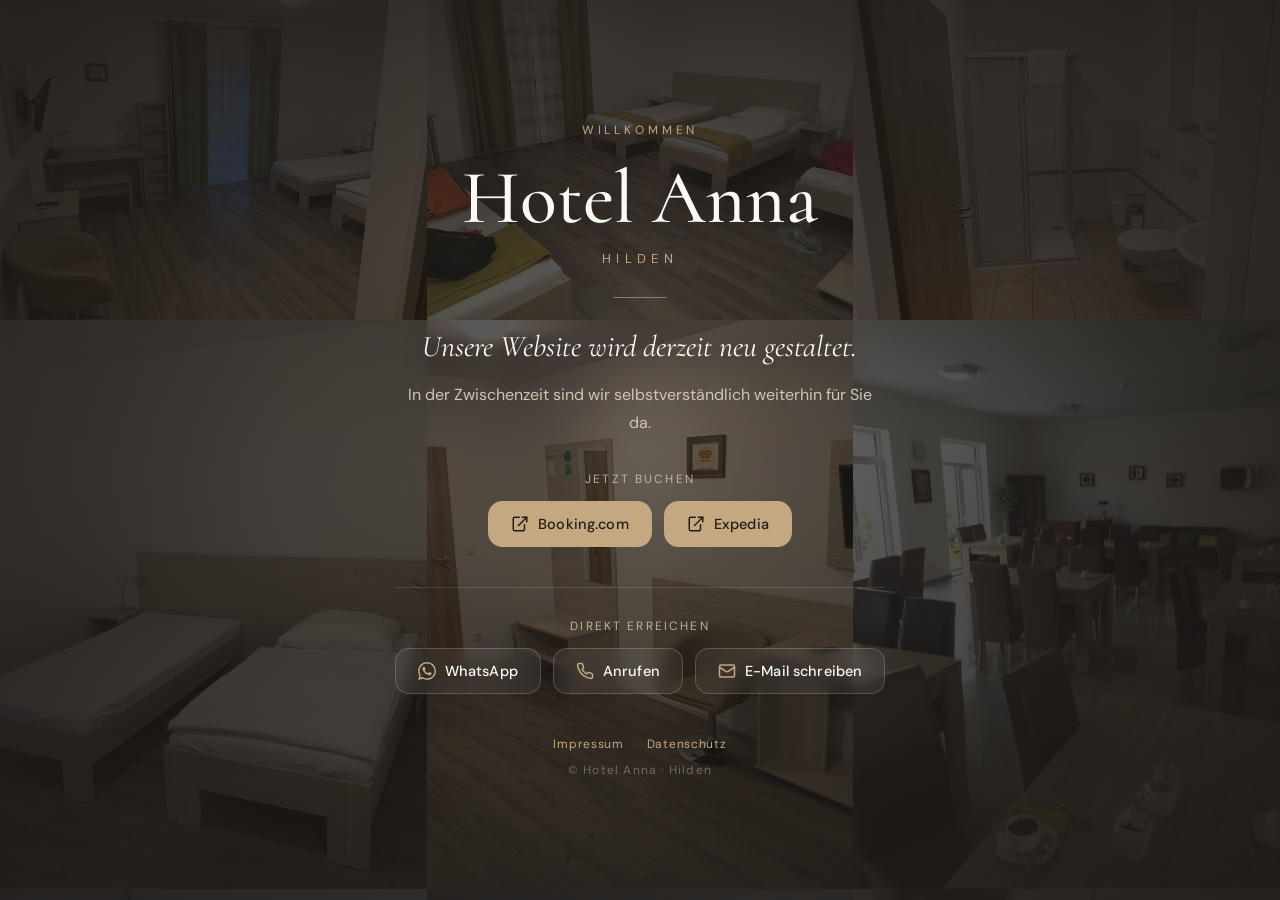
==== index.html @ 6872f9d7 "Einheitliche Buttons (21st-Stil), Kontakt-Text entfernt, Impressum+Datenschutz-Footer+Stub-Seiten Co" ====
<!DOCTYPE html>
<html lang="de">
<head>
  <meta charset="UTF-8" />
  <meta name="viewport" content="width=device-width, initial-scale=1.0" />
  <title>Hotel Anna – Hilden</title>
  <meta name="robots" content="noindex" />
  <meta name="description" content="Die Website des Hotel Anna in Hilden wird derzeit neu gestaltet. Buchen Sie über Booking.com oder Expedia, oder kontaktieren Sie uns direkt." />
  <link rel="preconnect" href="https://fonts.googleapis.com" />
  <link rel="preconnect" href="https://fonts.gstatic.com" crossorigin />
  <link href="https://fonts.googleapis.com/css2?family=Cormorant:ital,wght@0,400;0,500;1,400&family=DM+Sans:wght@400;500&display=swap" rel="stylesheet" />
  <style>
    :root{ --ink:#1c1917; --gold:#c4a882; --cream:#faf9f5; --muted:#cfc6b8; }
    *{box-sizing:border-box;margin:0;padding:0;}
    html,body{min-height:100%;}
    body{ font-family:"DM Sans",system-ui,sans-serif; color:var(--cream); background:var(--ink);
      min-height:100vh; display:flex; align-items:center; justify-content:center; padding:40px 24px; position:relative; }
    .collage{ position:fixed; inset:0; z-index:0; display:grid; grid-template-columns:repeat(3,1fr); grid-template-rows:repeat(3,1fr); }
    .collage img{ width:100%; height:100%; object-fit:cover; display:block; }
    .overlay{ position:fixed; inset:0; z-index:1;
      background: radial-gradient(ellipse at center, rgba(28,25,23,.64) 0%, rgba(28,25,23,.88) 72%, rgba(28,25,23,.95) 100%); }
    @media (max-width:640px){ .collage{ grid-template-columns:repeat(2,1fr); grid-template-rows:repeat(4,1fr); } .collage img:nth-child(n+9){ display:none; } }
    .wrap{ position:relative; z-index:2; max-width:620px; text-align:center; }
    .eyebrow{ font-size:12px; letter-spacing:.32em; text-transform:uppercase; color:var(--gold); margin-bottom:22px; }
    .brand{ font-family:"Cormorant",Georgia,serif; font-weight:500; font-size:clamp(46px,9vw,76px); line-height:1; text-shadow:0 2px 30px rgba(0,0,0,.5); }
    .city{ font-size:13px; letter-spacing:.42em; text-transform:uppercase; color:var(--gold); margin-top:14px; }
    .rule{ width:54px; height:1px; background:var(--gold); opacity:.6; margin:30px auto; }
    .headline{ font-family:"Cormorant",Georgia,serif; font-style:italic; font-weight:400; font-size:clamp(22px,4.5vw,30px); margin-bottom:16px; text-shadow:0 2px 20px rgba(0,0,0,.5); }
    .lead{ font-size:16px; line-height:1.75; color:var(--muted); max-width:470px; margin:0 auto 30px; }
    .label{ font-size:12px; letter-spacing:.18em; text-transform:uppercase; color:var(--muted); margin:0 0 14px; opacity:.85; }
    .btns{ display:flex; gap:12px; justify-content:center; flex-wrap:wrap; }
    /* einheitliches Button-System (21st.dev-Stil) */
    .btn{ display:inline-flex; align-items:center; justify-content:center; gap:9px; text-decoration:none;
      font-family:"DM Sans",sans-serif; font-weight:500; font-size:14.5px; line-height:1;
      padding:13px 22px; border-radius:14px; letter-spacing:.01em; cursor:pointer;
      border:1px solid transparent; transition:transform .15s ease, background .2s ease, border-color .2s ease, color .2s ease; }
    .btn:hover{ transform:translateY(-2px); }
    .btn svg{ width:18px; height:18px; flex:0 0 auto; }
    /* primär: Buchung */
    .btn-primary{ background:var(--gold); color:#211d18; border-color:var(--gold); }
    .btn-primary:hover{ background:#d4ba94; border-color:#d4ba94; }
    /* dezent/glas: Kontakt — alle identisch */
    .btn-ghost{ background:rgba(255,255,255,.06); border-color:rgba(255,255,255,.18); color:var(--cream); backdrop-filter:blur(8px); -webkit-backdrop-filter:blur(8px); }
    .btn-ghost svg{ color:var(--gold); }
    .btn-ghost:hover{ background:rgba(255,255,255,.13); border-color:rgba(255,255,255,.30); }
    .section{ margin-top:34px; }
    .contact{ margin-top:40px; padding-top:30px; border-top:1px solid rgba(255,255,255,.12); }
    .foot{ margin-top:42px; font-size:12px; letter-spacing:.06em; color:rgba(207,198,184,.6); }
    .foot a{ color:var(--gold); text-decoration:none; }
    .foot a:hover{ text-decoration:underline; }
    .foot .sep{ opacity:.4; margin:0 10px; }
    .foot .copy{ display:block; margin-top:10px; opacity:.7; letter-spacing:.1em; }
  </style>
</head>
<body>
  <div class="collage" aria-hidden="true">
    <img src="img/photo1.jpg" alt="" /><img src="img/photo2.jpg" alt="" /><img src="img/photo3.jpg" alt="" /><img src="img/photo4.jpg" alt="" /><img src="img/photo5.jpg" alt="" /><img src="img/photo6.jpg" alt="" /><img src="img/photo7.jpg" alt="" /><img src="img/photo8.jpg" alt="" /><img src="img/photo9.jpg" alt="" />
  </div>
  <div class="overlay" aria-hidden="true"></div>

  <main class="wrap">
    <div class="eyebrow">Willkommen</div>
    <div class="brand">Hotel Anna</div>
    <div class="city">Hilden</div>

    <div class="rule"></div>

    <h1 class="headline">Unsere Website wird derzeit neu gestaltet.</h1>
    <p class="lead">In der Zwischenzeit sind wir selbstverständlich weiterhin für Sie da.</p>

    <div class="section">
      <p class="label">Jetzt buchen</p>
      <div class="btns">
        <a class="btn btn-primary" href="https://www.booking.com/hotel/de/anna-hilden-hilden1.html" target="_blank" rel="noopener">
          <svg viewBox="0 0 24 24" fill="none" stroke="currentColor" stroke-width="2" stroke-linecap="round" stroke-linejoin="round"><path d="M15 3h6v6"/><path d="M10 14 21 3"/><path d="M18 13v6a2 2 0 0 1-2 2H5a2 2 0 0 1-2-2V5a2 2 0 0 1 2-2h6"/></svg>
          Booking.com
        </a>
        <a class="btn btn-primary" href="https://www.expedia.de/Hilden-Hotels-Hotel-Anna-Hilden.h120766128.Hotel-Information" target="_blank" rel="noopener">
          <svg viewBox="0 0 24 24" fill="none" stroke="currentColor" stroke-width="2" stroke-linecap="round" stroke-linejoin="round"><path d="M15 3h6v6"/><path d="M10 14 21 3"/><path d="M18 13v6a2 2 0 0 1-2 2H5a2 2 0 0 1-2-2V5a2 2 0 0 1 2-2h6"/></svg>
          Expedia
        </a>
      </div>
    </div>

    <div class="contact">
      <p class="label">Direkt erreichen</p>
      <div class="btns">
        <a class="btn btn-ghost" href="https://wa.me/4915792358806" target="_blank" rel="noopener">
          <svg viewBox="0 0 24 24" fill="currentColor" xmlns="http://www.w3.org/2000/svg"><path d="M.057 24l1.687-6.163a11.867 11.867 0 0 1-1.587-5.946C.16 5.335 5.495 0 12.05 0a11.817 11.817 0 0 1 8.413 3.488 11.824 11.824 0 0 1 3.48 8.414c-.003 6.557-5.338 11.892-11.893 11.892a11.9 11.9 0 0 1-5.688-1.448L.057 24zm6.597-3.807c1.676.995 3.276 1.591 5.392 1.592 5.448 0 9.886-4.434 9.889-9.885.002-5.462-4.415-9.89-9.881-9.892-5.452 0-9.887 4.434-9.889 9.884a9.86 9.86 0 0 0 1.51 5.26l-.999 3.648 3.978-1.045zm11.387-5.464c-.074-.124-.272-.198-.57-.347-.297-.149-1.758-.868-2.031-.967-.272-.099-.47-.149-.669.149-.198.297-.768.967-.941 1.165-.173.198-.347.223-.644.074-.297-.149-1.255-.462-2.39-1.475-.883-.788-1.48-1.761-1.653-2.059-.173-.297-.018-.458.13-.606.134-.133.297-.347.446-.521.151-.172.2-.296.3-.495.099-.198.05-.372-.025-.521-.075-.148-.669-1.611-.916-2.206-.242-.579-.487-.501-.669-.51l-.57-.01c-.198 0-.52.074-.792.372s-1.04 1.016-1.04 2.479 1.065 2.876 1.213 3.074c.149.198 2.095 3.2 5.076 4.487.709.306 1.263.489 1.694.626.712.226 1.36.194 1.872.118.571-.085 1.758-.719 2.006-1.413.248-.695.248-1.29.173-1.414z"/></svg>
          WhatsApp
        </a>
        <a class="btn btn-ghost" href="tel:+4915792358806">
          <svg viewBox="0 0 24 24" fill="none" stroke="currentColor" stroke-width="2" stroke-linecap="round" stroke-linejoin="round"><path d="M22 16.92v3a2 2 0 0 1-2.18 2 19.79 19.79 0 0 1-8.63-3.07 19.5 19.5 0 0 1-6-6 19.79 19.79 0 0 1-3.07-8.67A2 2 0 0 1 4.11 2h3a2 2 0 0 1 2 1.72 12.84 12.84 0 0 0 .7 2.81 2 2 0 0 1-.45 2.11L8.09 9.91a16 16 0 0 0 6 6l1.27-1.27a2 2 0 0 1 2.11-.45 12.84 12.84 0 0 0 2.81.7A2 2 0 0 1 22 16.92z"/></svg>
          Anrufen
        </a>
        <a class="btn btn-ghost" href="mailto:anna@nova-hotels.de">
          <svg viewBox="0 0 24 24" fill="none" stroke="currentColor" stroke-width="2" stroke-linecap="round" stroke-linejoin="round"><rect width="20" height="16" x="2" y="4" rx="2"/><path d="m22 7-8.97 5.7a1.94 1.94 0 0 1-2.06 0L2 7"/></svg>
          E-Mail schreiben
        </a>
      </div>
    </div>

    <div class="foot">
      <a href="/impressum.html">Impressum</a><span class="sep">·</span><a href="/datenschutz.html">Datenschutz</a>
      <span class="copy">© Hotel Anna · Hilden</span>
    </div>
  </main>
</body>
</html>
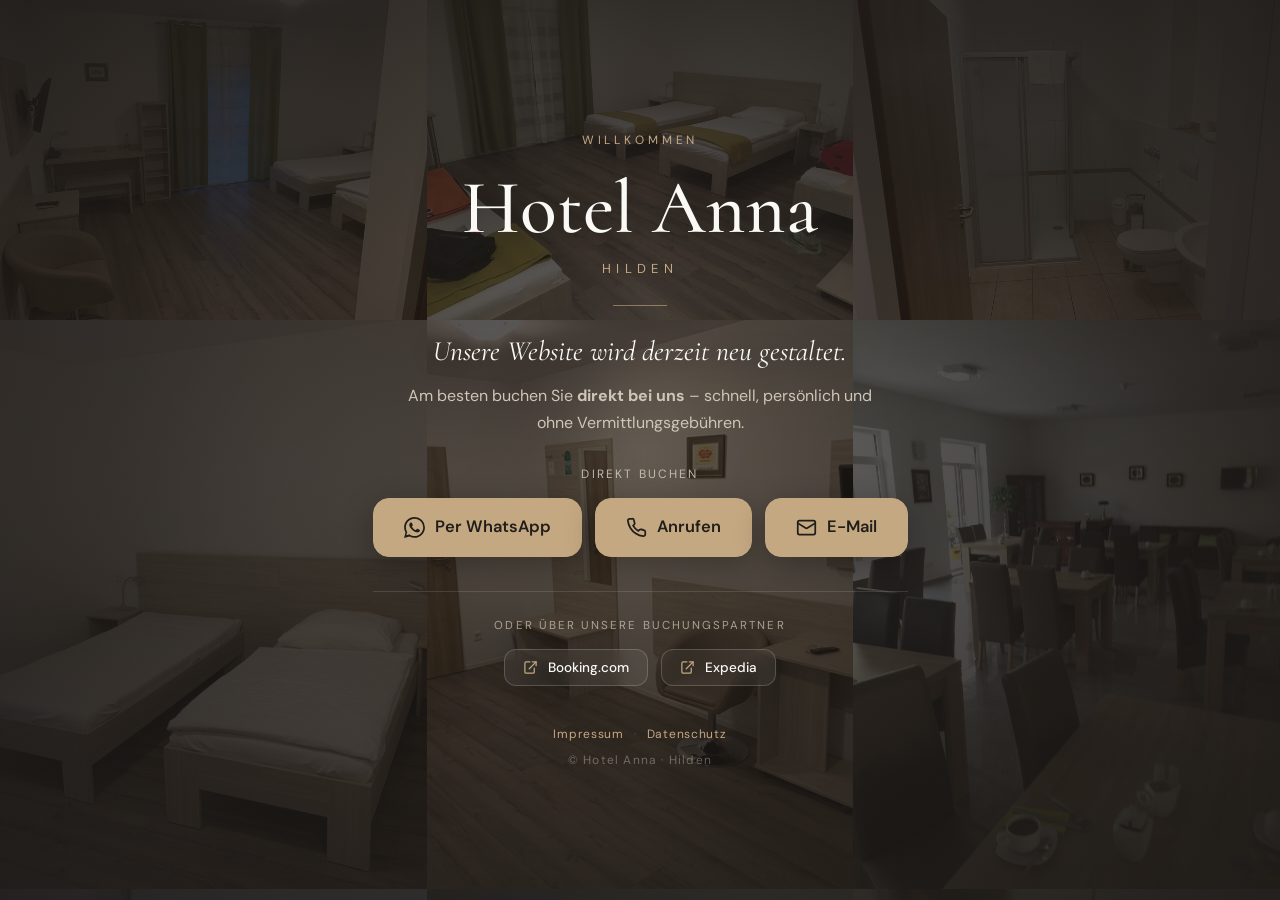
==== commit 4d0f3040: "Direktbuchung primaer+gross (WhatsApp/Anruf/E-Mail), Booking+Expedia als kleine Alternative Co-Autho" ====
--- a/index.html
+++ b/index.html
@@ -5,10 +5,10 @@
   <meta name="viewport" content="width=device-width, initial-scale=1.0" />
   <title>Hotel Anna – Hilden</title>
   <meta name="robots" content="noindex" />
-  <meta name="description" content="Die Website des Hotel Anna in Hilden wird derzeit neu gestaltet. Buchen Sie über Booking.com oder Expedia, oder kontaktieren Sie uns direkt." />
+  <meta name="description" content="Hotel Anna in Hilden – buchen Sie am besten direkt bei uns per WhatsApp, Telefon oder E-Mail. Alternativ über Booking.com oder Expedia." />
   <link rel="preconnect" href="https://fonts.googleapis.com" />
   <link rel="preconnect" href="https://fonts.gstatic.com" crossorigin />
-  <link href="https://fonts.googleapis.com/css2?family=Cormorant:ital,wght@0,400;0,500;1,400&family=DM+Sans:wght@400;500&display=swap" rel="stylesheet" />
+  <link href="https://fonts.googleapis.com/css2?family=Cormorant:ital,wght@0,400;0,500;1,400&family=DM+Sans:wght@400;500;600&display=swap" rel="stylesheet" />
   <style>
     :root{ --ink:#1c1917; --gold:#c4a882; --cream:#faf9f5; --muted:#cfc6b8; }
     *{box-sizing:border-box;margin:0;padding:0;}
@@ -18,38 +18,37 @@
     .collage{ position:fixed; inset:0; z-index:0; display:grid; grid-template-columns:repeat(3,1fr); grid-template-rows:repeat(3,1fr); }
     .collage img{ width:100%; height:100%; object-fit:cover; display:block; }
     .overlay{ position:fixed; inset:0; z-index:1;
-      background: radial-gradient(ellipse at center, rgba(28,25,23,.64) 0%, rgba(28,25,23,.88) 72%, rgba(28,25,23,.95) 100%); }
+      background: radial-gradient(ellipse at center, rgba(28,25,23,.66) 0%, rgba(28,25,23,.88) 72%, rgba(28,25,23,.95) 100%); }
     @media (max-width:640px){ .collage{ grid-template-columns:repeat(2,1fr); grid-template-rows:repeat(4,1fr); } .collage img:nth-child(n+9){ display:none; } }
-    .wrap{ position:relative; z-index:2; max-width:620px; text-align:center; }
+    .wrap{ position:relative; z-index:2; max-width:640px; text-align:center; }
     .eyebrow{ font-size:12px; letter-spacing:.32em; text-transform:uppercase; color:var(--gold); margin-bottom:22px; }
     .brand{ font-family:"Cormorant",Georgia,serif; font-weight:500; font-size:clamp(46px,9vw,76px); line-height:1; text-shadow:0 2px 30px rgba(0,0,0,.5); }
     .city{ font-size:13px; letter-spacing:.42em; text-transform:uppercase; color:var(--gold); margin-top:14px; }
-    .rule{ width:54px; height:1px; background:var(--gold); opacity:.6; margin:30px auto; }
-    .headline{ font-family:"Cormorant",Georgia,serif; font-style:italic; font-weight:400; font-size:clamp(22px,4.5vw,30px); margin-bottom:16px; text-shadow:0 2px 20px rgba(0,0,0,.5); }
-    .lead{ font-size:16px; line-height:1.75; color:var(--muted); max-width:470px; margin:0 auto 30px; }
-    .label{ font-size:12px; letter-spacing:.18em; text-transform:uppercase; color:var(--muted); margin:0 0 14px; opacity:.85; }
-    .btns{ display:flex; gap:12px; justify-content:center; flex-wrap:wrap; }
-    /* einheitliches Button-System (21st.dev-Stil) */
-    .btn{ display:inline-flex; align-items:center; justify-content:center; gap:9px; text-decoration:none;
-      font-family:"DM Sans",sans-serif; font-weight:500; font-size:14.5px; line-height:1;
-      padding:13px 22px; border-radius:14px; letter-spacing:.01em; cursor:pointer;
-      border:1px solid transparent; transition:transform .15s ease, background .2s ease, border-color .2s ease, color .2s ease; }
+    .rule{ width:54px; height:1px; background:var(--gold); opacity:.6; margin:28px auto; }
+    .headline{ font-family:"Cormorant",Georgia,serif; font-style:italic; font-weight:400; font-size:clamp(21px,4.2vw,28px); margin-bottom:14px; text-shadow:0 2px 20px rgba(0,0,0,.5); }
+    .lead{ font-size:16px; line-height:1.7; color:var(--muted); max-width:480px; margin:0 auto; }
+    .label{ font-size:12px; letter-spacing:.18em; text-transform:uppercase; color:var(--muted); margin:0 0 16px; opacity:.9; }
+    .btns{ display:flex; gap:13px; justify-content:center; flex-wrap:wrap; }
+    .btn{ display:inline-flex; align-items:center; justify-content:center; gap:10px; text-decoration:none;
+      font-family:"DM Sans",sans-serif; font-weight:600; line-height:1; cursor:pointer; border:1px solid transparent;
+      transition:transform .15s ease, background .2s ease, border-color .2s ease, color .2s ease; }
     .btn:hover{ transform:translateY(-2px); }
-    .btn svg{ width:18px; height:18px; flex:0 0 auto; }
-    /* primär: Buchung */
-    .btn-primary{ background:var(--gold); color:#211d18; border-color:var(--gold); }
-    .btn-primary:hover{ background:#d4ba94; border-color:#d4ba94; }
-    /* dezent/glas: Kontakt — alle identisch */
+    /* GROSS & primär — Direktbuchung */
+    .btn-lg{ font-size:16.5px; padding:18px 30px; border-radius:16px; }
+    .btn-lg svg{ width:21px; height:21px; flex:0 0 auto; }
+    .btn-primary{ background:var(--gold); color:#211d18; border-color:var(--gold); box-shadow:0 8px 30px rgba(0,0,0,.28); }
+    .btn-primary:hover{ background:#d6bd97; border-color:#d6bd97; }
+    /* klein & dezent — OTA-Alternative */
+    .btn-sm{ font-size:13.5px; font-weight:500; padding:10px 18px; border-radius:12px; }
+    .btn-sm svg{ width:15px; height:15px; flex:0 0 auto; color:var(--gold); }
     .btn-ghost{ background:rgba(255,255,255,.06); border-color:rgba(255,255,255,.18); color:var(--cream); backdrop-filter:blur(8px); -webkit-backdrop-filter:blur(8px); }
-    .btn-ghost svg{ color:var(--gold); }
     .btn-ghost:hover{ background:rgba(255,255,255,.13); border-color:rgba(255,255,255,.30); }
-    .section{ margin-top:34px; }
-    .contact{ margin-top:40px; padding-top:30px; border-top:1px solid rgba(255,255,255,.12); }
-    .foot{ margin-top:42px; font-size:12px; letter-spacing:.06em; color:rgba(207,198,184,.6); }
-    .foot a{ color:var(--gold); text-decoration:none; }
-    .foot a:hover{ text-decoration:underline; }
-    .foot .sep{ opacity:.4; margin:0 10px; }
-    .foot .copy{ display:block; margin-top:10px; opacity:.7; letter-spacing:.1em; }
+    .primary-block{ margin-top:30px; }
+    .alt-block{ margin-top:34px; padding-top:26px; border-top:1px solid rgba(255,255,255,.12); }
+    .alt-block .label{ font-size:11.5px; opacity:.75; }
+    .foot{ margin-top:40px; font-size:12px; letter-spacing:.06em; color:rgba(207,198,184,.6); }
+    .foot a{ color:var(--gold); text-decoration:none; } .foot a:hover{ text-decoration:underline; }
+    .foot .sep{ opacity:.4; margin:0 10px; } .foot .copy{ display:block; margin-top:10px; opacity:.7; letter-spacing:.1em; }
   </style>
 </head>
 <body>
@@ -66,36 +65,36 @@
     <div class="rule"></div>
 
     <h1 class="headline">Unsere Website wird derzeit neu gestaltet.</h1>
-    <p class="lead">In der Zwischenzeit sind wir selbstverständlich weiterhin für Sie da.</p>
+    <p class="lead">Am besten buchen Sie <strong>direkt bei uns</strong> – schnell, persönlich und ohne Vermittlungsgebühren.</p>
 
-    <div class="section">
-      <p class="label">Jetzt buchen</p>
+    <div class="primary-block">
+      <p class="label">Direkt buchen</p>
       <div class="btns">
-        <a class="btn btn-primary" href="https://www.booking.com/hotel/de/anna-hilden-hilden1.html" target="_blank" rel="noopener">
-          <svg viewBox="0 0 24 24" fill="none" stroke="currentColor" stroke-width="2" stroke-linecap="round" stroke-linejoin="round"><path d="M15 3h6v6"/><path d="M10 14 21 3"/><path d="M18 13v6a2 2 0 0 1-2 2H5a2 2 0 0 1-2-2V5a2 2 0 0 1 2-2h6"/></svg>
-          Booking.com
+        <a class="btn btn-primary btn-lg" href="https://wa.me/4915792358806" target="_blank" rel="noopener">
+          <svg viewBox="0 0 24 24" fill="currentColor" xmlns="http://www.w3.org/2000/svg"><path d="M.057 24l1.687-6.163a11.867 11.867 0 0 1-1.587-5.946C.16 5.335 5.495 0 12.05 0a11.817 11.817 0 0 1 8.413 3.488 11.824 11.824 0 0 1 3.48 8.414c-.003 6.557-5.338 11.892-11.893 11.892a11.9 11.9 0 0 1-5.688-1.448L.057 24zm6.597-3.807c1.676.995 3.276 1.591 5.392 1.592 5.448 0 9.886-4.434 9.889-9.885.002-5.462-4.415-9.89-9.881-9.892-5.452 0-9.887 4.434-9.889 9.884a9.86 9.86 0 0 0 1.51 5.26l-.999 3.648 3.978-1.045zm11.387-5.464c-.074-.124-.272-.198-.57-.347-.297-.149-1.758-.868-2.031-.967-.272-.099-.47-.149-.669.149-.198.297-.768.967-.941 1.165-.173.198-.347.223-.644.074-.297-.149-1.255-.462-2.39-1.475-.883-.788-1.48-1.761-1.653-2.059-.173-.297-.018-.458.13-.606.134-.133.297-.347.446-.521.151-.172.2-.296.3-.495.099-.198.05-.372-.025-.521-.075-.148-.669-1.611-.916-2.206-.242-.579-.487-.501-.669-.51l-.57-.01c-.198 0-.52.074-.792.372s-1.04 1.016-1.04 2.479 1.065 2.876 1.213 3.074c.149.198 2.095 3.2 5.076 4.487.709.306 1.263.489 1.694.626.712.226 1.36.194 1.872.118.571-.085 1.758-.719 2.006-1.413.248-.695.248-1.29.173-1.414z"/></svg>
+          Per WhatsApp
         </a>
-        <a class="btn btn-primary" href="https://www.expedia.de/Hilden-Hotels-Hotel-Anna-Hilden.h120766128.Hotel-Information" target="_blank" rel="noopener">
-          <svg viewBox="0 0 24 24" fill="none" stroke="currentColor" stroke-width="2" stroke-linecap="round" stroke-linejoin="round"><path d="M15 3h6v6"/><path d="M10 14 21 3"/><path d="M18 13v6a2 2 0 0 1-2 2H5a2 2 0 0 1-2-2V5a2 2 0 0 1 2-2h6"/></svg>
-          Expedia
+        <a class="btn btn-primary btn-lg" href="tel:+4915792358806">
+          <svg viewBox="0 0 24 24" fill="none" stroke="currentColor" stroke-width="2" stroke-linecap="round" stroke-linejoin="round"><path d="M22 16.92v3a2 2 0 0 1-2.18 2 19.79 19.79 0 0 1-8.63-3.07 19.5 19.5 0 0 1-6-6 19.79 19.79 0 0 1-3.07-8.67A2 2 0 0 1 4.11 2h3a2 2 0 0 1 2 1.72 12.84 12.84 0 0 0 .7 2.81 2 2 0 0 1-.45 2.11L8.09 9.91a16 16 0 0 0 6 6l1.27-1.27a2 2 0 0 1 2.11-.45 12.84 12.84 0 0 0 2.81.7A2 2 0 0 1 22 16.92z"/></svg>
+          Anrufen
+        </a>
+        <a class="btn btn-primary btn-lg" href="mailto:anna@nova-hotels.de">
+          <svg viewBox="0 0 24 24" fill="none" stroke="currentColor" stroke-width="2" stroke-linecap="round" stroke-linejoin="round"><rect width="20" height="16" x="2" y="4" rx="2"/><path d="m22 7-8.97 5.7a1.94 1.94 0 0 1-2.06 0L2 7"/></svg>
+          E-Mail
         </a>
       </div>
     </div>
 
-    <div class="contact">
-      <p class="label">Direkt erreichen</p>
+    <div class="alt-block">
+      <p class="label">Oder über unsere Buchungspartner</p>
       <div class="btns">
-        <a class="btn btn-ghost" href="https://wa.me/4915792358806" target="_blank" rel="noopener">
-          <svg viewBox="0 0 24 24" fill="currentColor" xmlns="http://www.w3.org/2000/svg"><path d="M.057 24l1.687-6.163a11.867 11.867 0 0 1-1.587-5.946C.16 5.335 5.495 0 12.05 0a11.817 11.817 0 0 1 8.413 3.488 11.824 11.824 0 0 1 3.48 8.414c-.003 6.557-5.338 11.892-11.893 11.892a11.9 11.9 0 0 1-5.688-1.448L.057 24zm6.597-3.807c1.676.995 3.276 1.591 5.392 1.592 5.448 0 9.886-4.434 9.889-9.885.002-5.462-4.415-9.89-9.881-9.892-5.452 0-9.887 4.434-9.889 9.884a9.86 9.86 0 0 0 1.51 5.26l-.999 3.648 3.978-1.045zm11.387-5.464c-.074-.124-.272-.198-.57-.347-.297-.149-1.758-.868-2.031-.967-.272-.099-.47-.149-.669.149-.198.297-.768.967-.941 1.165-.173.198-.347.223-.644.074-.297-.149-1.255-.462-2.39-1.475-.883-.788-1.48-1.761-1.653-2.059-.173-.297-.018-.458.13-.606.134-.133.297-.347.446-.521.151-.172.2-.296.3-.495.099-.198.05-.372-.025-.521-.075-.148-.669-1.611-.916-2.206-.242-.579-.487-.501-.669-.51l-.57-.01c-.198 0-.52.074-.792.372s-1.04 1.016-1.04 2.479 1.065 2.876 1.213 3.074c.149.198 2.095 3.2 5.076 4.487.709.306 1.263.489 1.694.626.712.226 1.36.194 1.872.118.571-.085 1.758-.719 2.006-1.413.248-.695.248-1.29.173-1.414z"/></svg>
-          WhatsApp
+        <a class="btn btn-ghost btn-sm" href="https://www.booking.com/hotel/de/anna-hilden-hilden1.html" target="_blank" rel="noopener">
+          <svg viewBox="0 0 24 24" fill="none" stroke="currentColor" stroke-width="2" stroke-linecap="round" stroke-linejoin="round"><path d="M15 3h6v6"/><path d="M10 14 21 3"/><path d="M18 13v6a2 2 0 0 1-2 2H5a2 2 0 0 1-2-2V5a2 2 0 0 1 2-2h6"/></svg>
+          Booking.com
         </a>
-        <a class="btn btn-ghost" href="tel:+4915792358806">
-          <svg viewBox="0 0 24 24" fill="none" stroke="currentColor" stroke-width="2" stroke-linecap="round" stroke-linejoin="round"><path d="M22 16.92v3a2 2 0 0 1-2.18 2 19.79 19.79 0 0 1-8.63-3.07 19.5 19.5 0 0 1-6-6 19.79 19.79 0 0 1-3.07-8.67A2 2 0 0 1 4.11 2h3a2 2 0 0 1 2 1.72 12.84 12.84 0 0 0 .7 2.81 2 2 0 0 1-.45 2.11L8.09 9.91a16 16 0 0 0 6 6l1.27-1.27a2 2 0 0 1 2.11-.45 12.84 12.84 0 0 0 2.81.7A2 2 0 0 1 22 16.92z"/></svg>
-          Anrufen
-        </a>
-        <a class="btn btn-ghost" href="mailto:anna@nova-hotels.de">
-          <svg viewBox="0 0 24 24" fill="none" stroke="currentColor" stroke-width="2" stroke-linecap="round" stroke-linejoin="round"><rect width="20" height="16" x="2" y="4" rx="2"/><path d="m22 7-8.97 5.7a1.94 1.94 0 0 1-2.06 0L2 7"/></svg>
-          E-Mail schreiben
+        <a class="btn btn-ghost btn-sm" href="https://www.expedia.de/Hilden-Hotels-Hotel-Anna-Hilden.h120766128.Hotel-Information" target="_blank" rel="noopener">
+          <svg viewBox="0 0 24 24" fill="none" stroke="currentColor" stroke-width="2" stroke-linecap="round" stroke-linejoin="round"><path d="M15 3h6v6"/><path d="M10 14 21 3"/><path d="M18 13v6a2 2 0 0 1-2 2H5a2 2 0 0 1-2-2V5a2 2 0 0 1 2-2h6"/></svg>
+          Expedia
         </a>
       </div>
     </div>
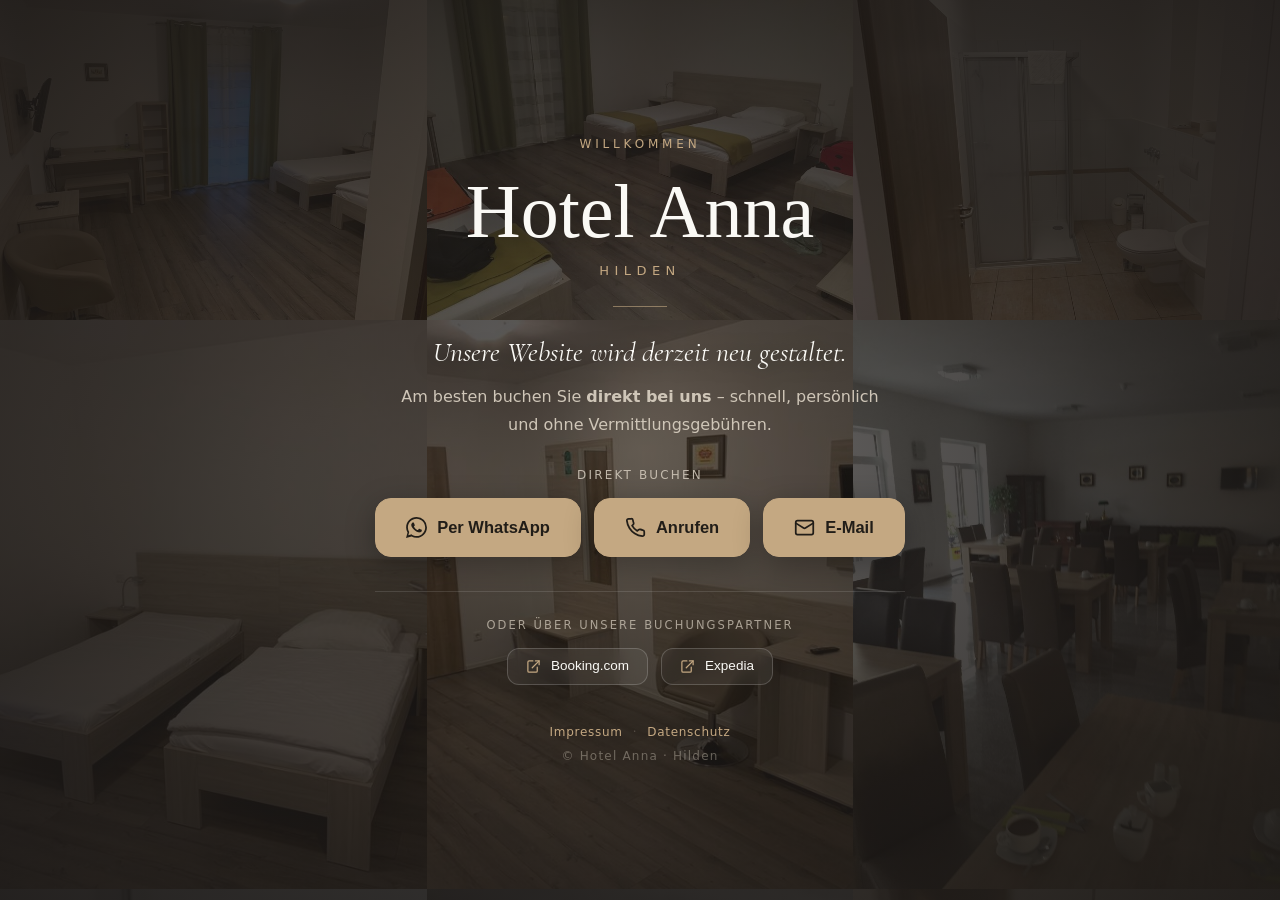
==== commit c153227c: "Impressum+Datenschutz mit Inhalt (noindex/nofollow), Google Fonts lokal selbst gehostet Co-Authored-" ====
--- a/index.html
+++ b/index.html
@@ -4,11 +4,9 @@
   <meta charset="UTF-8" />
   <meta name="viewport" content="width=device-width, initial-scale=1.0" />
   <title>Hotel Anna – Hilden</title>
-  <meta name="robots" content="noindex" />
+  <meta name="robots" content="noindex, nofollow, noarchive, nosnippet, noimageindex" />
   <meta name="description" content="Hotel Anna in Hilden – buchen Sie am besten direkt bei uns per WhatsApp, Telefon oder E-Mail. Alternativ über Booking.com oder Expedia." />
-  <link rel="preconnect" href="https://fonts.googleapis.com" />
-  <link rel="preconnect" href="https://fonts.gstatic.com" crossorigin />
-  <link href="https://fonts.googleapis.com/css2?family=Cormorant:ital,wght@0,400;0,500;1,400&family=DM+Sans:wght@400;500;600&display=swap" rel="stylesheet" />
+  <link rel="stylesheet" href="/fonts/fonts.css" />
   <style>
     :root{ --ink:#1c1917; --gold:#c4a882; --cream:#faf9f5; --muted:#cfc6b8; }
     *{box-sizing:border-box;margin:0;padding:0;}
--- a/fonts/fonts.css
+++ b/fonts/fonts.css
@@ -0,0 +1,189 @@
+/* cyrillic-ext */
+@font-face {
+  font-family: 'Cormorant';
+  font-style: italic;
+  font-weight: 400;
+  font-display: swap;
+  src: url(H4c0BXOCl9bbnla_nHIq6oGzilJm9otsA9kQq_da4iWq847hdT2CeUc.woff2) format('woff2');
+  unicode-range: U+0460-052F, U+1C80-1C8A, U+20B4, U+2DE0-2DFF, U+A640-A69F, U+FE2E-FE2F;
+}
+/* cyrillic */
+@font-face {
+  font-family: 'Cormorant';
+  font-style: italic;
+  font-weight: 400;
+  font-display: swap;
+  src: url(H4c0BXOCl9bbnla_nHIq6oGzilJm9otsA9kQq_da6yWq847hdT2CeUc.woff2) format('woff2');
+  unicode-range: U+0301, U+0400-045F, U+0490-0491, U+04B0-04B1, U+2116;
+}
+/* vietnamese */
+@font-face {
+  font-family: 'Cormorant';
+  font-style: italic;
+  font-weight: 400;
+  font-display: swap;
+  src: url(H4c0BXOCl9bbnla_nHIq6oGzilJm9otsA9kQq_da4CWq847hdT2CeUc.woff2) format('woff2');
+  unicode-range: U+0102-0103, U+0110-0111, U+0128-0129, U+0168-0169, U+01A0-01A1, U+01AF-01B0, U+0300-0301, U+0303-0304, U+0308-0309, U+0323, U+0329, U+1EA0-1EF9, U+20AB;
+}
+/* latin-ext */
+@font-face {
+  font-family: 'Cormorant';
+  font-style: italic;
+  font-weight: 400;
+  font-display: swap;
+  src: url(H4c0BXOCl9bbnla_nHIq6oGzilJm9otsA9kQq_da4SWq847hdT2CeUc.woff2) format('woff2');
+  unicode-range: U+0100-02BA, U+02BD-02C5, U+02C7-02CC, U+02CE-02D7, U+02DD-02FF, U+0304, U+0308, U+0329, U+1D00-1DBF, U+1E00-1E9F, U+1EF2-1EFF, U+2020, U+20A0-20AB, U+20AD-20C0, U+2113, U+2C60-2C7F, U+A720-A7FF;
+}
+/* latin */
+@font-face {
+  font-family: 'Cormorant';
+  font-style: italic;
+  font-weight: 400;
+  font-display: swap;
+  src: url(H4c0BXOCl9bbnla_nHIq6oGzilJm9otsA9kQq_da7yWq847hdT2C.woff2) format('woff2');
+  unicode-range: U+0000-00FF, U+0131, U+0152-0153, U+02BB-02BC, U+02C6, U+02DA, U+02DC, U+0304, U+0308, U+0329, U+2000-206F, U+20AC, U+2122, U+2191, U+2193, U+2212, U+2215, U+FEFF, U+FFFD;
+}
+/* cyrillic-ext */
+@font-face {
+  font-family: 'Cormorant';
+  font-style: normal;
+  font-weight: 400;
+  font-display: swap;
+  src: url(H4clBXOCl9bbnla_nHIq4pu9qKS-awhq.woff2) format('woff2');
+  unicode-range: U+0460-052F, U+1C80-1C8A, U+20B4, U+2DE0-2DFF, U+A640-A69F, U+FE2E-FE2F;
+}
+/* cyrillic */
+@font-face {
+  font-family: 'Cormorant';
+  font-style: normal;
+  font-weight: 400;
+  font-display: swap;
+  src: url(H4clBXOCl9bbnla_nHIq65u9qKS-awhq.woff2) format('woff2');
+  unicode-range: U+0301, U+0400-045F, U+0490-0491, U+04B0-04B1, U+2116;
+}
+/* vietnamese */
+@font-face {
+  font-family: 'Cormorant';
+  font-style: normal;
+  font-weight: 400;
+  font-display: swap;
+  src: url(H4clBXOCl9bbnla_nHIq4Ju9qKS-awhq.woff2) format('woff2');
+  unicode-range: U+0102-0103, U+0110-0111, U+0128-0129, U+0168-0169, U+01A0-01A1, U+01AF-01B0, U+0300-0301, U+0303-0304, U+0308-0309, U+0323, U+0329, U+1EA0-1EF9, U+20AB;
+}
+/* latin-ext */
+@font-face {
+  font-family: 'Cormorant';
+  font-style: normal;
+  font-weight: 400;
+  font-display: swap;
+  src: url(H4clBXOCl9bbnla_nHIq4Zu9qKS-awhq.woff2) format('woff2');
+  unicode-range: U+0100-02BA, U+02BD-02C5, U+02C7-02CC, U+02CE-02D7, U+02DD-02FF, U+0304, U+0308, U+0329, U+1D00-1DBF, U+1E00-1E9F, U+1EF2-1EFF, U+2020, U+20A0-20AB, U+20AD-20C0, U+2113, U+2C60-2C7F, U+A720-A7FF;
+}
+/* latin */
+@font-face {
+  font-family: 'Cormorant';
+  font-style: normal;
+  font-weight: 400;
+  font-display: swap;
+  src: url(H4clBXOCl9bbnla_nHIq75u9qKS-aw.woff2) format('woff2');
+  unicode-range: U+0000-00FF, U+0131, U+0152-0153, U+02BB-02BC, U+02C6, U+02DA, U+02DC, U+0304, U+0308, U+0329, U+2000-206F, U+20AC, U+2122, U+2191, U+2193, U+2212, U+2215, U+FEFF, U+FFFD;
+}
+/* cyrillic-ext */
+@font-face {
+  font-family: 'Cormorant';
+  font-style: normal;
+  font-weight: 500;
+  font-display: swap;
+  src: url(H4clBXOCl9bbnla_nHIq4pu9qKS-awhq.woff2) format('woff2');
+  unicode-range: U+0460-052F, U+1C80-1C8A, U+20B4, U+2DE0-2DFF, U+A640-A69F, U+FE2E-FE2F;
+}
+/* cyrillic */
+@font-face {
+  font-family: 'Cormorant';
+  font-style: normal;
+  font-weight: 500;
+  font-display: swap;
+  src: url(H4clBXOCl9bbnla_nHIq65u9qKS-awhq.woff2) format('woff2');
+  unicode-range: U+0301, U+0400-045F, U+0490-0491, U+04B0-04B1, U+2116;
+}
+/* vietnamese */
+@font-face {
+  font-family: 'Cormorant';
+  font-style: normal;
+  font-weight: 500;
+  font-display: swap;
+  src: url(H4clBXOCl9bbnla_nHIq4Ju9qKS-awhq.woff2) format('woff2');
+  unicode-range: U+0102-0103, U+0110-0111, U+0128-0129, U+0168-0169, U+01A0-01A1, U+01AF-01B0, U+0300-0301, U+0303-0304, U+0308-0309, U+0323, U+0329, U+1EA0-1EF9, U+20AB;
+}
+/* latin-ext */
+@font-face {
+  font-family: 'Cormorant';
+  font-style: normal;
+  font-weight: 500;
+  font-display: swap;
+  src: url(H4clBXOCl9bbnla_nHIq4Zu9qKS-awhq.woff2) format('woff2');
+  unicode-range: U+0100-02BA, U+02BD-02C5, U+02C7-02CC, U+02CE-02D7, U+02DD-02FF, U+0304, U+0308, U+0329, U+1D00-1DBF, U+1E00-1E9F, U+1EF2-1EFF, U+2020, U+20A0-20AB, U+20AD-20C0, U+2113, U+2C60-2C7F, U+A720-A7FF;
+}
+/* latin */
+@font-face {
+  font-family: 'Cormorant';
+  font-style: normal;
+  font-weight: 500;
+  font-display: swap;
+  src: url(H4clBXOCl9bbnla_nHIq75u9qKS-aw.woff2) format('woff2');
+  unicode-range: U+0000-00FF, U+0131, U+0152-0153, U+02BB-02BC, U+02C6, U+02DA, U+02DC, U+0304, U+0308, U+0329, U+2000-206F, U+20AC, U+2122, U+2191, U+2193, U+2212, U+2215, U+FEFF, U+FFFD;
+}
+/* latin-ext */
+@font-face {
+  font-family: 'DM Sans';
+  font-style: normal;
+  font-weight: 400;
+  font-display: swap;
+  src: url(rP2Yp2ywxg089UriI5-g4vlH9VoD8Cmcqbu6-K6z9mXgjU0.woff2) format('woff2');
+  unicode-range: U+0100-02BA, U+02BD-02C5, U+02C7-02CC, U+02CE-02D7, U+02DD-02FF, U+0304, U+0308, U+0329, U+1D00-1DBF, U+1E00-1E9F, U+1EF2-1EFF, U+2020, U+20A0-20AB, U+20AD-20C0, U+2113, U+2C60-2C7F, U+A720-A7FF;
+}
+/* latin */
+@font-face {
+  font-family: 'DM Sans';
+  font-style: normal;
+  font-weight: 400;
+  font-display: swap;
+  src: url(rP2Yp2ywxg089UriI5-g4vlH9VoD8Cmcqbu0-K6z9mXg.woff2) format('woff2');
+  unicode-range: U+0000-00FF, U+0131, U+0152-0153, U+02BB-02BC, U+02C6, U+02DA, U+02DC, U+0304, U+0308, U+0329, U+2000-206F, U+20AC, U+2122, U+2191, U+2193, U+2212, U+2215, U+FEFF, U+FFFD;
+}
+/* latin-ext */
+@font-face {
+  font-family: 'DM Sans';
+  font-style: normal;
+  font-weight: 500;
+  font-display: swap;
+  src: url(rP2Yp2ywxg089UriI5-g4vlH9VoD8Cmcqbu6-K6z9mXgjU0.woff2) format('woff2');
+  unicode-range: U+0100-02BA, U+02BD-02C5, U+02C7-02CC, U+02CE-02D7, U+02DD-02FF, U+0304, U+0308, U+0329, U+1D00-1DBF, U+1E00-1E9F, U+1EF2-1EFF, U+2020, U+20A0-20AB, U+20AD-20C0, U+2113, U+2C60-2C7F, U+A720-A7FF;
+}
+/* latin */
+@font-face {
+  font-family: 'DM Sans';
+  font-style: normal;
+  font-weight: 500;
+  font-display: swap;
+  src: url(rP2Yp2ywxg089UriI5-g4vlH9VoD8Cmcqbu0-K6z9mXg.woff2) format('woff2');
+  unicode-range: U+0000-00FF, U+0131, U+0152-0153, U+02BB-02BC, U+02C6, U+02DA, U+02DC, U+0304, U+0308, U+0329, U+2000-206F, U+20AC, U+2122, U+2191, U+2193, U+2212, U+2215, U+FEFF, U+FFFD;
+}
+/* latin-ext */
+@font-face {
+  font-family: 'DM Sans';
+  font-style: normal;
+  font-weight: 600;
+  font-display: swap;
+  src: url(rP2Yp2ywxg089UriI5-g4vlH9VoD8Cmcqbu6-K6z9mXgjU0.woff2) format('woff2');
+  unicode-range: U+0100-02BA, U+02BD-02C5, U+02C7-02CC, U+02CE-02D7, U+02DD-02FF, U+0304, U+0308, U+0329, U+1D00-1DBF, U+1E00-1E9F, U+1EF2-1EFF, U+2020, U+20A0-20AB, U+20AD-20C0, U+2113, U+2C60-2C7F, U+A720-A7FF;
+}
+/* latin */
+@font-face {
+  font-family: 'DM Sans';
+  font-style: normal;
+  font-weight: 600;
+  font-display: swap;
+  src: url(rP2Yp2ywxg089UriI5-g4vlH9VoD8Cmcqbu0-K6z9mXg.woff2) format('woff2');
+  unicode-range: U+0000-00FF, U+0131, U+0152-0153, U+02BB-02BC, U+02C6, U+02DA, U+02DC, U+0304, U+0308, U+0329, U+2000-206F, U+20AC, U+2122, U+2191, U+2193, U+2212, U+2215, U+FEFF, U+FFFD;
+}
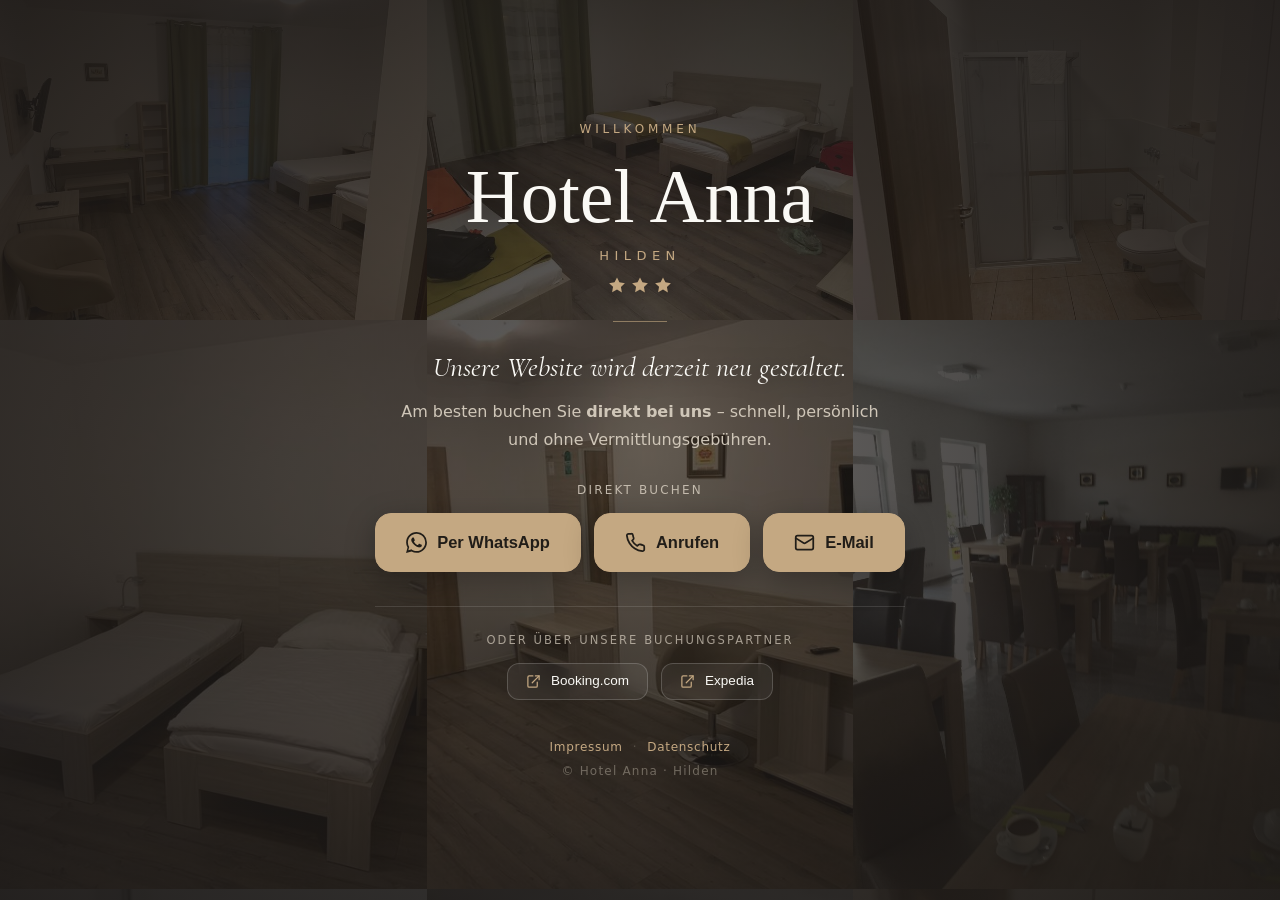
==== commit 96ca7358: "Drei Sterne (3-Sterne-Hotel) unter der Marke ergaenzt Co-Authored-By: Claude Opus 4.8 (1M context) <" ====
--- a/index.html
+++ b/index.html
@@ -22,6 +22,8 @@
     .eyebrow{ font-size:12px; letter-spacing:.32em; text-transform:uppercase; color:var(--gold); margin-bottom:22px; }
     .brand{ font-family:"Cormorant",Georgia,serif; font-weight:500; font-size:clamp(46px,9vw,76px); line-height:1; text-shadow:0 2px 30px rgba(0,0,0,.5); }
     .city{ font-size:13px; letter-spacing:.42em; text-transform:uppercase; color:var(--gold); margin-top:14px; }
+    .stars{ display:flex; justify-content:center; align-items:center; gap:7px; margin-top:14px; }
+    .stars svg{ width:16px; height:16px; color:var(--gold); filter:drop-shadow(0 1px 6px rgba(0,0,0,.4)); }
     .rule{ width:54px; height:1px; background:var(--gold); opacity:.6; margin:28px auto; }
     .headline{ font-family:"Cormorant",Georgia,serif; font-style:italic; font-weight:400; font-size:clamp(21px,4.2vw,28px); margin-bottom:14px; text-shadow:0 2px 20px rgba(0,0,0,.5); }
     .lead{ font-size:16px; line-height:1.7; color:var(--muted); max-width:480px; margin:0 auto; }
@@ -59,6 +61,7 @@
     <div class="eyebrow">Willkommen</div>
     <div class="brand">Hotel Anna</div>
     <div class="city">Hilden</div>
+    <div class="stars" role="img" aria-label="Drei-Sterne-Hotel"><svg viewBox="0 0 24 24" fill="currentColor" aria-hidden="true"><path d="M12 .587l3.668 7.431 8.2 1.192-5.934 5.787 1.401 8.168L12 18.896l-7.335 3.869 1.401-8.168L.132 9.21l8.2-1.192z"/></svg><svg viewBox="0 0 24 24" fill="currentColor" aria-hidden="true"><path d="M12 .587l3.668 7.431 8.2 1.192-5.934 5.787 1.401 8.168L12 18.896l-7.335 3.869 1.401-8.168L.132 9.21l8.2-1.192z"/></svg><svg viewBox="0 0 24 24" fill="currentColor" aria-hidden="true"><path d="M12 .587l3.668 7.431 8.2 1.192-5.934 5.787 1.401 8.168L12 18.896l-7.335 3.869 1.401-8.168L.132 9.21l8.2-1.192z"/></svg></div>
 
     <div class="rule"></div>
 
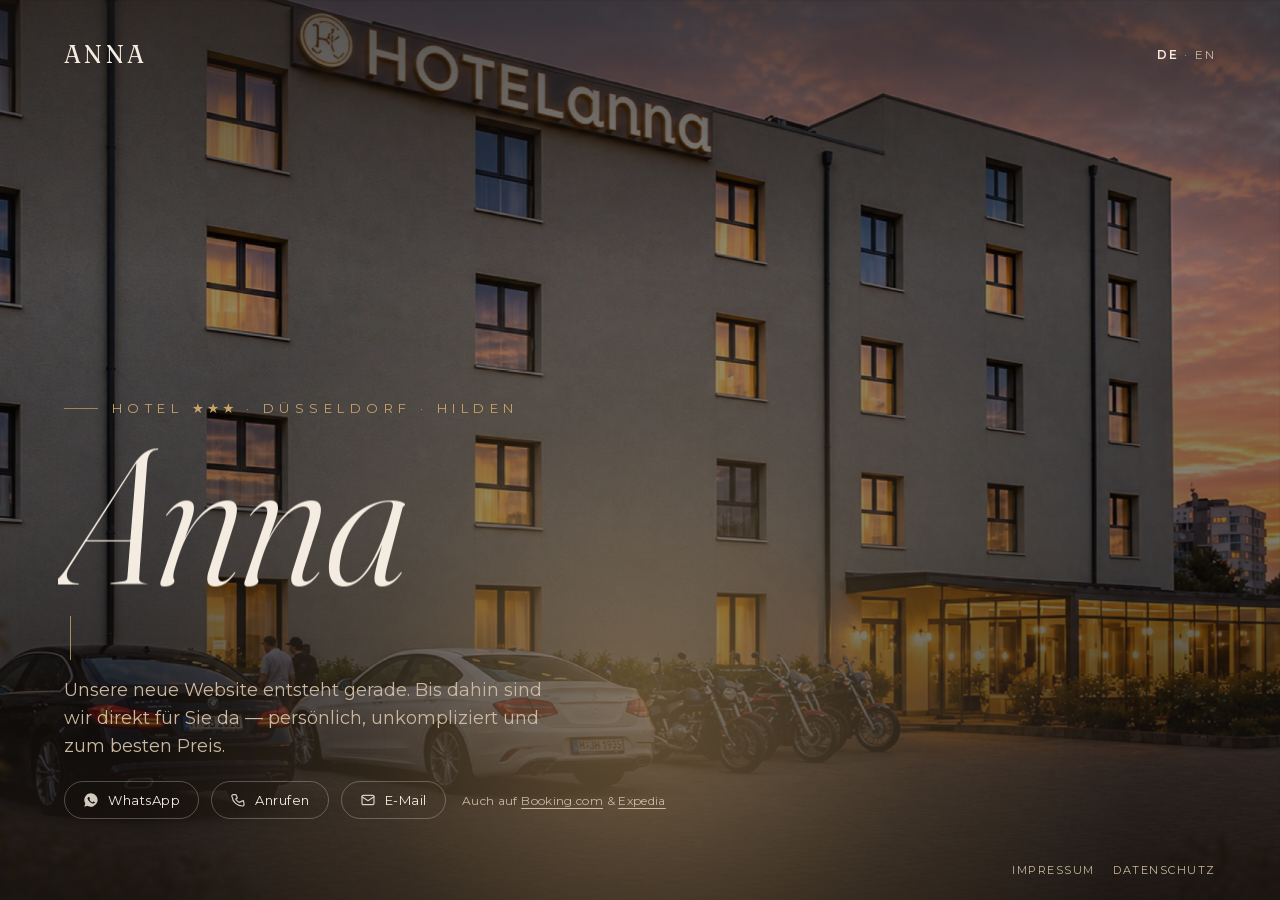
==== commit 25d70471: "Awaiting-Page: animierte Version statt statischer Maintenance-Seite - Vollbild-Awaiting-Page (kein S" ====
--- a/index.html
+++ b/index.html
@@ -1,109 +1,271 @@
 <!DOCTYPE html>
 <html lang="de">
 <head>
-  <meta charset="UTF-8" />
-  <meta name="viewport" content="width=device-width, initial-scale=1.0" />
-  <title>Hotel Anna – Hilden</title>
-  <meta name="robots" content="noindex, nofollow, noarchive, nosnippet, noimageindex" />
-  <meta name="description" content="Hotel Anna in Hilden – buchen Sie am besten direkt bei uns per WhatsApp, Telefon oder E-Mail. Alternativ über Booking.com oder Expedia." />
-  <link rel="stylesheet" href="/fonts/fonts.css" />
-  <style>
-    :root{ --ink:#1c1917; --gold:#c4a882; --cream:#faf9f5; --muted:#cfc6b8; }
-    *{box-sizing:border-box;margin:0;padding:0;}
-    html,body{min-height:100%;}
-    body{ font-family:"DM Sans",system-ui,sans-serif; color:var(--cream); background:var(--ink);
-      min-height:100vh; display:flex; align-items:center; justify-content:center; padding:40px 24px; position:relative; }
-    .collage{ position:fixed; inset:0; z-index:0; display:grid; grid-template-columns:repeat(3,1fr); grid-template-rows:repeat(3,1fr); }
-    .collage img{ width:100%; height:100%; object-fit:cover; display:block; }
-    .overlay{ position:fixed; inset:0; z-index:1;
-      background: radial-gradient(ellipse at center, rgba(28,25,23,.66) 0%, rgba(28,25,23,.88) 72%, rgba(28,25,23,.95) 100%); }
-    @media (max-width:640px){ .collage{ grid-template-columns:repeat(2,1fr); grid-template-rows:repeat(4,1fr); } .collage img:nth-child(n+9){ display:none; } }
-    .wrap{ position:relative; z-index:2; max-width:640px; text-align:center; }
-    .eyebrow{ font-size:12px; letter-spacing:.32em; text-transform:uppercase; color:var(--gold); margin-bottom:22px; }
-    .brand{ font-family:"Cormorant",Georgia,serif; font-weight:500; font-size:clamp(46px,9vw,76px); line-height:1; text-shadow:0 2px 30px rgba(0,0,0,.5); }
-    .city{ font-size:13px; letter-spacing:.42em; text-transform:uppercase; color:var(--gold); margin-top:14px; }
-    .stars{ display:flex; justify-content:center; align-items:center; gap:7px; margin-top:14px; }
-    .stars svg{ width:16px; height:16px; color:var(--gold); filter:drop-shadow(0 1px 6px rgba(0,0,0,.4)); }
-    .rule{ width:54px; height:1px; background:var(--gold); opacity:.6; margin:28px auto; }
-    .headline{ font-family:"Cormorant",Georgia,serif; font-style:italic; font-weight:400; font-size:clamp(21px,4.2vw,28px); margin-bottom:14px; text-shadow:0 2px 20px rgba(0,0,0,.5); }
-    .lead{ font-size:16px; line-height:1.7; color:var(--muted); max-width:480px; margin:0 auto; }
-    .label{ font-size:12px; letter-spacing:.18em; text-transform:uppercase; color:var(--muted); margin:0 0 16px; opacity:.9; }
-    .btns{ display:flex; gap:13px; justify-content:center; flex-wrap:wrap; }
-    .btn{ display:inline-flex; align-items:center; justify-content:center; gap:10px; text-decoration:none;
-      font-family:"DM Sans",sans-serif; font-weight:600; line-height:1; cursor:pointer; border:1px solid transparent;
-      transition:transform .15s ease, background .2s ease, border-color .2s ease, color .2s ease; }
-    .btn:hover{ transform:translateY(-2px); }
-    /* GROSS & primär — Direktbuchung */
-    .btn-lg{ font-size:16.5px; padding:18px 30px; border-radius:16px; }
-    .btn-lg svg{ width:21px; height:21px; flex:0 0 auto; }
-    .btn-primary{ background:var(--gold); color:#211d18; border-color:var(--gold); box-shadow:0 8px 30px rgba(0,0,0,.28); }
-    .btn-primary:hover{ background:#d6bd97; border-color:#d6bd97; }
-    /* klein & dezent — OTA-Alternative */
-    .btn-sm{ font-size:13.5px; font-weight:500; padding:10px 18px; border-radius:12px; }
-    .btn-sm svg{ width:15px; height:15px; flex:0 0 auto; color:var(--gold); }
-    .btn-ghost{ background:rgba(255,255,255,.06); border-color:rgba(255,255,255,.18); color:var(--cream); backdrop-filter:blur(8px); -webkit-backdrop-filter:blur(8px); }
-    .btn-ghost:hover{ background:rgba(255,255,255,.13); border-color:rgba(255,255,255,.30); }
-    .primary-block{ margin-top:30px; }
-    .alt-block{ margin-top:34px; padding-top:26px; border-top:1px solid rgba(255,255,255,.12); }
-    .alt-block .label{ font-size:11.5px; opacity:.75; }
-    .foot{ margin-top:40px; font-size:12px; letter-spacing:.06em; color:rgba(207,198,184,.6); }
-    .foot a{ color:var(--gold); text-decoration:none; } .foot a:hover{ text-decoration:underline; }
-    .foot .sep{ opacity:.4; margin:0 10px; } .foot .copy{ display:block; margin-top:10px; opacity:.7; letter-spacing:.1em; }
-  </style>
+<meta charset="UTF-8" />
+<meta name="viewport" content="width=device-width, initial-scale=1.0" />
+<title>Hotel Anna · Hilden</title>
+
+<!--
+  HOTEL ANNA — AWAITING-PAGE (self-contained, eine Fullscreen-Seite, KEIN Scroll)
+  ------------------------------------------------------------------------------
+  Dauerhaft laufende Ambient-Animation: weicher Bild-Wechsel (Ken-Burns + Crossfade),
+  driftendes warmes Licht, feiner Filmkorn. Plus Direktbuchungs-/Kontakt-Funktion.
+
+  EURE BILDER EINSETZEN  →  unten im Markup die drei .anna-slide style="background-image:url(...)"
+                            ersetzen (beliebig viele Slides möglich, einfach duplizieren).
+  FARBWELT / FONTS / KONTAKT → alles oben in :root bzw. klar markiert im Markup.
+-->
+
+<!-- Fonts lokal selbst-gehostet (keine Google-Verbindung — GDPR, vgl. Datenschutz §13) -->
+<link rel="stylesheet" href="fonts.css" />
+
+<style>
+  html, body { height: 100%; }
+  body { margin: 0; overflow: hidden; background: #1a1410; }
+  .anna, .anna * { margin: 0; padding: 0; box-sizing: border-box; }
+
+  .anna {
+    /* ——— TAUSCHBARE WERTE ——— */
+    --col-ink:  #f4ece0;
+    --col-dim:  #cbb89f;
+    --col-gold: #c9a36a;
+    --col-deep: #1a1410;
+    --font-display: "Fraunces", Georgia, serif;
+    --font-label:   "Montserrat", "Avenir Next", Avenir, system-ui, sans-serif;
+
+    position: fixed; inset: 0;
+    overflow: hidden;
+    background: var(--col-deep);
+    color: var(--col-ink);
+    font-family: var(--font-label);
+    isolation: isolate;
+  }
+
+  /* ——— BILD-SLIDESHOW (Crossfade + endloser Ken-Burns) ——— */
+  .anna__slides { position: absolute; inset: 0; z-index: 0; }
+  .anna-slide {
+    position: absolute; inset: 0;
+    background-size: cover; background-position: center;
+    filter: brightness(0.6) saturate(1.03);
+    opacity: 0; transition: opacity 2.4s ease;
+    will-change: opacity, transform;
+    animation: anna-ken 26s ease-in-out infinite alternate;
+  }
+  .anna-slide.is-active { opacity: 1; }
+  .anna-slide:nth-child(2) { animation-direction: alternate-reverse; }
+  .anna-slide:nth-child(3) { animation-delay: -13s; }
+  .anna-slide:nth-child(4) { animation-delay: -7s; animation-direction: alternate-reverse; }
+  @keyframes anna-ken {
+    0%   { transform: scale(1.04) translate(0, 0); }
+    100% { transform: scale(1.16) translate(-1.5%, -1.5%); }
+  }
+
+  .anna__scrim {
+    position: absolute; inset: 0; z-index: 1;
+    background:
+      linear-gradient(180deg, rgba(26,20,16,.55) 0%, rgba(26,20,16,.05) 30%, rgba(26,20,16,.2) 58%, rgba(26,20,16,.9) 100%),
+      radial-gradient(120% 80% at 50% 120%, rgba(201,163,106,.22), transparent 60%);
+  }
+
+  /* ——— LEBENDIGES LICHT ——— */
+  .anna__glow {
+    position: absolute; z-index: 2;
+    width: 90vmax; height: 90vmax; left: 50%; top: 78%;
+    border-radius: 50%;
+    background: radial-gradient(circle, rgba(214,170,104,.40) 0%, rgba(214,170,104,.12) 35%, transparent 62%);
+    transform: translate(-50%, -50%); mix-blend-mode: screen; filter: blur(8px);
+    animation: anna-drift 16s ease-in-out infinite alternate; pointer-events: none;
+  }
+  @keyframes anna-drift {
+    0%   { transform: translate(-62%, -52%) scale(1);    opacity: .9; }
+    50%  { transform: translate(-42%, -46%) scale(1.12); opacity: 1;  }
+    100% { transform: translate(-58%, -56%) scale(1.05); opacity: .85;}
+  }
+
+  /* ——— FILMKORN ——— */
+  .anna__grain {
+    position: absolute; inset: -50%; z-index: 3; width: 200%; height: 200%;
+    background-image: url("data:image/svg+xml,%3Csvg xmlns='http://www.w3.org/2000/svg' width='160' height='160'%3E%3Cfilter id='n'%3E%3CfeTurbulence type='fractalNoise' baseFrequency='0.85' numOctaves='2' stitchTiles='stitch'/%3E%3C/filter%3E%3Crect width='100%25' height='100%25' filter='url(%23n)'/%3E%3C/svg%3E");
+    opacity: .05; mix-blend-mode: overlay;
+    animation: anna-grain 1.1s steps(4) infinite; pointer-events: none;
+  }
+  @keyframes anna-grain {
+    0%{transform:translate(0,0)} 25%{transform:translate(-3%,2%)}
+    50%{transform:translate(2%,-3%)} 75%{transform:translate(-2%,-2%)} 100%{transform:translate(2%,3%)}
+  }
+
+  /* ——— TOPBAR ——— */
+  .anna__bar {
+    position: absolute; z-index: 6; inset: 0 0 auto 0;
+    display: flex; align-items: center; justify-content: space-between;
+    padding: clamp(18px, 3.4vw, 40px) clamp(20px, 5vw, 64px);
+    opacity: 0; transform: translateY(-12px);
+  }
+  .anna__logo {
+    font-family: var(--font-display); font-size: clamp(18px, 2.1vw, 24px);
+    letter-spacing: .14em; text-transform: uppercase; font-weight: 400;
+  }
+  .anna__nav { display: flex; align-items: center; gap: clamp(16px, 2.4vw, 28px); }
+  .anna__lang { font-size: 12px; letter-spacing: .18em; color: var(--col-dim); }
+  .anna__lang b { color: var(--col-ink); font-weight: 600; }
+  .anna__cta {
+    font-family: var(--font-label); font-size: 12px; letter-spacing: .2em; text-transform: uppercase;
+    color: var(--col-deep); background: var(--col-ink); text-decoration: none;
+    padding: 11px 20px; border-radius: 999px;
+    transition: transform .35s ease, background .35s ease, color .35s ease;
+  }
+  .anna__cta:hover { background: var(--col-gold); color: #1a1410; transform: translateY(-1px); }
+
+  /* ——— TEXTBLOCK (unten links) ——— */
+  .anna__content {
+    position: absolute; z-index: 5;
+    left: clamp(20px, 5vw, 64px); bottom: clamp(40px, 9vh, 96px); right: clamp(20px, 5vw, 64px);
+  }
+  .anna__eyebrow {
+    font-size: clamp(11px, 1.2vw, 13px); letter-spacing: .42em; text-transform: uppercase;
+    color: var(--col-gold); display: flex; align-items: center; gap: 14px;
+    opacity: 0; transform: translateY(14px);
+  }
+  .anna__eyebrow::before { content:""; width: 34px; height: 1px; background: var(--col-gold); opacity:.7; flex:0 0 auto; }
+  .anna__stars { color: var(--col-gold); font-size: 1.05em; letter-spacing: .22em; font-weight: 400; }
+
+  .anna__name {
+    font-family: var(--font-display); font-weight: 300; font-style: italic;
+    font-size: clamp(66px, 15vw, 200px); line-height: .9; letter-spacing: -0.01em;
+    margin: clamp(8px, 1.4vh, 16px) 0 clamp(12px, 1.6vh, 20px) -0.03em;
+  }
+  .anna-mask { display: inline-block; overflow: hidden; vertical-align: bottom; }
+  .anna-mask > span { display: inline-block; transform: translateY(112%); will-change: transform; }
+
+  .anna__line { width: 1px; height: 0; background: var(--col-gold); opacity:.8; margin: 2px 0 16px 6px; }
+
+  .anna__tag {
+    max-width: 40ch; font-size: clamp(14px, 1.4vw, 18px); line-height: 1.55; color: var(--col-dim);
+    opacity: 0; transform: translateY(14px);
+  }
+
+  /* ——— KONTAKT / DIREKTBUCHUNG ——— */
+  .anna__contact {
+    display: flex; flex-wrap: wrap; align-items: center; gap: 12px;
+    margin-top: clamp(18px, 2.4vh, 26px);
+    opacity: 0; transform: translateY(14px);
+  }
+  .anna__btn {
+    display: inline-flex; align-items: center; gap: 9px;
+    font-size: 13px; letter-spacing: .04em; text-decoration: none; color: var(--col-ink);
+    border: 1px solid rgba(244,236,224,.28); border-radius: 999px;
+    padding: 10px 18px; transition: border-color .3s ease, background .3s ease, transform .3s ease;
+  }
+  .anna__btn:hover { border-color: var(--col-gold); background: rgba(201,163,106,.12); transform: translateY(-1px); }
+  .anna__btn svg { width: 16px; height: 16px; opacity: .85; }
+  .anna__ota { font-size: 12px; color: var(--col-dim); letter-spacing: .03em; margin-left: 4px; }
+  .anna__ota a { color: var(--col-dim); text-underline-offset: 3px; }
+
+  /* ——— FOOTER (Recht) ——— */
+  .anna__footer {
+    position: absolute; z-index: 5; bottom: clamp(16px, 2.6vh, 26px);
+    right: clamp(20px, 5vw, 64px);
+    display: flex; gap: 18px; align-items: center;
+    font-size: 11px; letter-spacing: .14em; text-transform: uppercase;
+    opacity: 0;
+  }
+  .anna__footer a { color: var(--col-dim); text-decoration: none; transition: color .3s ease; }
+  .anna__footer a:hover { color: var(--col-gold); }
+  .anna.is-in .anna__footer { opacity: 1; transition: opacity 1s ease 1.8s; }
+  @media (max-width: 640px) {
+    .anna__footer { left: clamp(20px, 5vw, 64px); right: auto; bottom: 16px; }
+  }
+
+  /* ——— ENTRANCE (einmalig beim Laden; Ambient läuft danach dauerhaft weiter) ——— */
+  .anna.is-in .anna__bar     { opacity: 1; transform: none; transition: opacity 1s ease .2s, transform 1s ease .2s; }
+  .anna.is-in .anna__eyebrow { opacity: 1; transform: none; transition: opacity .9s ease .5s, transform .9s ease .5s; }
+  .anna.is-in .anna-mask > span { transform: translateY(0); transition: transform 1.05s cubic-bezier(.16,1,.3,1) .62s; }
+  .anna.is-in .anna__line    { height: 44px; transition: height 1s ease 1.15s; }
+  .anna.is-in .anna__tag     { opacity: 1; transform: none; transition: opacity 1s ease 1.3s, transform 1s ease 1.3s; }
+  .anna.is-in .anna__contact { opacity: 1; transform: none; transition: opacity 1s ease 1.55s, transform 1s ease 1.55s; }
+
+  @media (max-width: 640px) {
+    .anna__tag { max-width: 32ch; }
+    .anna__lang { display: none; }
+  }
+
+  /* ——— REDUCED MOTION: ruhig, ein Standbild, kein Wechsel ——— */
+  @media (prefers-reduced-motion: reduce) {
+    .anna__glow, .anna__grain, .anna-slide { animation: none; }
+    .anna-slide { transform: scale(1.04); }
+    .anna-mask > span { transform: none; }
+    .anna__bar, .anna__eyebrow, .anna__tag, .anna__contact { opacity: 1 !important; transform: none !important; }
+    .anna__line { height: 44px; }
+  }
+</style>
 </head>
 <body>
-  <div class="collage" aria-hidden="true">
-    <img src="img/photo1.jpg" alt="" /><img src="img/photo2.jpg" alt="" /><img src="img/photo3.jpg" alt="" /><img src="img/photo4.jpg" alt="" /><img src="img/photo5.jpg" alt="" /><img src="img/photo6.jpg" alt="" /><img src="img/photo7.jpg" alt="" /><img src="img/photo8.jpg" alt="" /><img src="img/photo9.jpg" alt="" />
-  </div>
-  <div class="overlay" aria-hidden="true"></div>
-
-  <main class="wrap">
-    <div class="eyebrow">Willkommen</div>
-    <div class="brand">Hotel Anna</div>
-    <div class="city">Hilden</div>
-    <div class="stars" role="img" aria-label="Drei-Sterne-Hotel"><svg viewBox="0 0 24 24" fill="currentColor" aria-hidden="true"><path d="M12 .587l3.668 7.431 8.2 1.192-5.934 5.787 1.401 8.168L12 18.896l-7.335 3.869 1.401-8.168L.132 9.21l8.2-1.192z"/></svg><svg viewBox="0 0 24 24" fill="currentColor" aria-hidden="true"><path d="M12 .587l3.668 7.431 8.2 1.192-5.934 5.787 1.401 8.168L12 18.896l-7.335 3.869 1.401-8.168L.132 9.21l8.2-1.192z"/></svg><svg viewBox="0 0 24 24" fill="currentColor" aria-hidden="true"><path d="M12 .587l3.668 7.431 8.2 1.192-5.934 5.787 1.401 8.168L12 18.896l-7.335 3.869 1.401-8.168L.132 9.21l8.2-1.192z"/></svg></div>
-
-    <div class="rule"></div>
-
-    <h1 class="headline">Unsere Website wird derzeit neu gestaltet.</h1>
-    <p class="lead">Am besten buchen Sie <strong>direkt bei uns</strong> – schnell, persönlich und ohne Vermittlungsgebühren.</p>
-
-    <div class="primary-block">
-      <p class="label">Direkt buchen</p>
-      <div class="btns">
-        <a class="btn btn-primary btn-lg" href="https://wa.me/4915792358806" target="_blank" rel="noopener">
-          <svg viewBox="0 0 24 24" fill="currentColor" xmlns="http://www.w3.org/2000/svg"><path d="M.057 24l1.687-6.163a11.867 11.867 0 0 1-1.587-5.946C.16 5.335 5.495 0 12.05 0a11.817 11.817 0 0 1 8.413 3.488 11.824 11.824 0 0 1 3.48 8.414c-.003 6.557-5.338 11.892-11.893 11.892a11.9 11.9 0 0 1-5.688-1.448L.057 24zm6.597-3.807c1.676.995 3.276 1.591 5.392 1.592 5.448 0 9.886-4.434 9.889-9.885.002-5.462-4.415-9.89-9.881-9.892-5.452 0-9.887 4.434-9.889 9.884a9.86 9.86 0 0 0 1.51 5.26l-.999 3.648 3.978-1.045zm11.387-5.464c-.074-.124-.272-.198-.57-.347-.297-.149-1.758-.868-2.031-.967-.272-.099-.47-.149-.669.149-.198.297-.768.967-.941 1.165-.173.198-.347.223-.644.074-.297-.149-1.255-.462-2.39-1.475-.883-.788-1.48-1.761-1.653-2.059-.173-.297-.018-.458.13-.606.134-.133.297-.347.446-.521.151-.172.2-.296.3-.495.099-.198.05-.372-.025-.521-.075-.148-.669-1.611-.916-2.206-.242-.579-.487-.501-.669-.51l-.57-.01c-.198 0-.52.074-.792.372s-1.04 1.016-1.04 2.479 1.065 2.876 1.213 3.074c.149.198 2.095 3.2 5.076 4.487.709.306 1.263.489 1.694.626.712.226 1.36.194 1.872.118.571-.085 1.758-.719 2.006-1.413.248-.695.248-1.29.173-1.414z"/></svg>
-          Per WhatsApp
+
+  <main class="anna" id="anna">
+    <div class="anna__slides" id="annaSlides">
+      <!-- EURE FOTOS (Hotel Anna, prof. Shoot 2026 — in /img; beliebig tauschen/ergänzen) -->
+      <div class="anna-slide is-active" style="background-image:url('img/outside.jpg')"></div>
+      <div class="anna-slide"           style="background-image:url('img/dsc725.jpg')"></div>
+      <div class="anna-slide"           style="background-image:url('img/zimmer.jpg')"></div>
+      <div class="anna-slide"           style="background-image:url('img/dsc729.jpg')"></div>
+    </div>
+
+    <div class="anna__scrim"></div>
+    <div class="anna__glow"></div>
+    <div class="anna__grain"></div>
+
+    <header class="anna__bar">
+      <div class="anna__logo">Anna</div>
+      <nav class="anna__nav">
+        <span class="anna__lang"><b>DE</b> · EN</span>
+      </nav>
+    </header>
+
+    <div class="anna__content">
+      <div class="anna__eyebrow"><span>Hotel <b class="anna__stars" aria-label="Drei-Sterne-Hotel">★★★</b> · Düsseldorf · Hilden</span></div>
+      <h1 class="anna__name"><span class="anna-mask"><span>Anna</span></span></h1>
+      <div class="anna__line"></div>
+      <p class="anna__tag">Unsere neue Website entsteht gerade. Bis dahin sind wir direkt für Sie da — persönlich, unkompliziert und zum besten Preis.</p>
+
+      <div class="anna__contact">
+        <a class="anna__btn" href="https://wa.me/4915792358806">
+          <svg viewBox="0 0 24 24" fill="currentColor" aria-hidden="true"><path d="M12 2a10 10 0 0 0-8.5 15.3L2 22l4.8-1.4A10 10 0 1 0 12 2Zm5.3 14.1c-.2.6-1.3 1.2-1.8 1.2-.5.1-1 .1-1.6-.1-.4-.1-.9-.3-1.5-.6-2.7-1.2-4.4-3.9-4.6-4.1-.1-.2-1-1.4-1-2.6 0-1.2.6-1.8.9-2.1.2-.2.5-.3.7-.3h.5c.2 0 .4 0 .6.5l.8 1.9c.1.2.1.4 0 .5l-.4.6c-.2.2-.3.4-.1.7.2.3.8 1.3 1.7 2.1 1.2 1 2.1 1.4 2.4 1.5.2.1.4.1.6-.1l.7-.8c.2-.2.3-.2.6-.1l1.8.9c.3.1.4.2.5.3.1.3.1.7-.1 1.2Z"/></svg>
+          WhatsApp
         </a>
-        <a class="btn btn-primary btn-lg" href="tel:+4915792358806">
-          <svg viewBox="0 0 24 24" fill="none" stroke="currentColor" stroke-width="2" stroke-linecap="round" stroke-linejoin="round"><path d="M22 16.92v3a2 2 0 0 1-2.18 2 19.79 19.79 0 0 1-8.63-3.07 19.5 19.5 0 0 1-6-6 19.79 19.79 0 0 1-3.07-8.67A2 2 0 0 1 4.11 2h3a2 2 0 0 1 2 1.72 12.84 12.84 0 0 0 .7 2.81 2 2 0 0 1-.45 2.11L8.09 9.91a16 16 0 0 0 6 6l1.27-1.27a2 2 0 0 1 2.11-.45 12.84 12.84 0 0 0 2.81.7A2 2 0 0 1 22 16.92z"/></svg>
+        <a class="anna__btn" href="tel:+4915792358806">
+          <svg viewBox="0 0 24 24" fill="none" stroke="currentColor" stroke-width="1.8" stroke-linecap="round" stroke-linejoin="round" aria-hidden="true"><path d="M5 4h4l2 5-2.5 1.5a11 11 0 0 0 5 5L20 13l1 4v2a2 2 0 0 1-2 2A16 16 0 0 1 3 7a2 2 0 0 1 2-3Z"/></svg>
           Anrufen
         </a>
-        <a class="btn btn-primary btn-lg" href="mailto:anna@nova-hotels.de">
-          <svg viewBox="0 0 24 24" fill="none" stroke="currentColor" stroke-width="2" stroke-linecap="round" stroke-linejoin="round"><rect width="20" height="16" x="2" y="4" rx="2"/><path d="m22 7-8.97 5.7a1.94 1.94 0 0 1-2.06 0L2 7"/></svg>
+        <a class="anna__btn" href="mailto:anna@nova-hotels.de">
+          <svg viewBox="0 0 24 24" fill="none" stroke="currentColor" stroke-width="1.8" stroke-linecap="round" stroke-linejoin="round" aria-hidden="true"><rect x="3" y="5" width="18" height="14" rx="2"/><path d="m3 7 9 6 9-6"/></svg>
           E-Mail
         </a>
+        <span class="anna__ota">Auch auf <a href="https://www.booking.com/hotel/de/anna-hilden-hilden1.html" target="_blank" rel="noopener noreferrer">Booking.com</a> &amp; <a href="https://www.expedia.de/Hilden-Hotels-Hotel-Anna-Hilden.h120766128.Hotel-Information" target="_blank" rel="noopener noreferrer">Expedia</a></span>
       </div>
     </div>
 
-    <div class="alt-block">
-      <p class="label">Oder über unsere Buchungspartner</p>
-      <div class="btns">
-        <a class="btn btn-ghost btn-sm" href="https://www.booking.com/hotel/de/anna-hilden-hilden1.html" target="_blank" rel="noopener">
-          <svg viewBox="0 0 24 24" fill="none" stroke="currentColor" stroke-width="2" stroke-linecap="round" stroke-linejoin="round"><path d="M15 3h6v6"/><path d="M10 14 21 3"/><path d="M18 13v6a2 2 0 0 1-2 2H5a2 2 0 0 1-2-2V5a2 2 0 0 1 2-2h6"/></svg>
-          Booking.com
-        </a>
-        <a class="btn btn-ghost btn-sm" href="https://www.expedia.de/Hilden-Hotels-Hotel-Anna-Hilden.h120766128.Hotel-Information" target="_blank" rel="noopener">
-          <svg viewBox="0 0 24 24" fill="none" stroke="currentColor" stroke-width="2" stroke-linecap="round" stroke-linejoin="round"><path d="M15 3h6v6"/><path d="M10 14 21 3"/><path d="M18 13v6a2 2 0 0 1-2 2H5a2 2 0 0 1-2-2V5a2 2 0 0 1 2-2h6"/></svg>
-          Expedia
-        </a>
-      </div>
-    </div>
-
-    <div class="foot">
-      <a href="/impressum.html">Impressum</a><span class="sep">·</span><a href="/datenschutz.html">Datenschutz</a>
-      <span class="copy">© Hotel Anna · Hilden</span>
-    </div>
+    <footer class="anna__footer">
+      <a href="impressum.html">Impressum</a>
+      <a href="datenschutz.html">Datenschutz</a>
+    </footer>
   </main>
+
+<script>
+  (function () {
+    var root = document.getElementById('anna');
+    if (root) requestAnimationFrame(function(){ requestAnimationFrame(function(){ root.classList.add('is-in'); }); });
+
+    var reduce = window.matchMedia('(prefers-reduced-motion: reduce)').matches;
+    var slides = Array.prototype.slice.call(document.querySelectorAll('.anna-slide'));
+    if (reduce || slides.length < 2) return;
+
+    var i = 0;
+    setInterval(function () {
+      slides[i].classList.remove('is-active');
+      i = (i + 1) % slides.length;
+      slides[i].classList.add('is-active');
+    }, 6500);
+  })();
+</script>
 </body>
 </html>
--- a/fonts.css
+++ b/fonts.css
@@ -0,0 +1,119 @@
+/* latin-ext */
+@font-face {
+  font-family: 'Fraunces';
+  font-style: italic;
+  font-weight: 300;
+  font-display: swap;
+  src: url('fonts/fraunces-italic-latin-ext.woff2') format('woff2');
+  unicode-range: U+0100-02BA, U+02BD-02C5, U+02C7-02CC, U+02CE-02D7, U+02DD-02FF, U+0304, U+0308, U+0329, U+1D00-1DBF, U+1E00-1E9F, U+1EF2-1EFF, U+2020, U+20A0-20AB, U+20AD-20C0, U+2113, U+2C60-2C7F, U+A720-A7FF;
+}
+
+/* latin */
+@font-face {
+  font-family: 'Fraunces';
+  font-style: italic;
+  font-weight: 300;
+  font-display: swap;
+  src: url('fonts/fraunces-italic-latin.woff2') format('woff2');
+  unicode-range: U+0000-00FF, U+0131, U+0152-0153, U+02BB-02BC, U+02C6, U+02DA, U+02DC, U+0304, U+0308, U+0329, U+2000-206F, U+20AC, U+2122, U+2191, U+2193, U+2212, U+2215, U+FEFF, U+FFFD;
+}
+
+/* latin-ext */
+@font-face {
+  font-family: 'Fraunces';
+  font-style: normal;
+  font-weight: 300;
+  font-display: swap;
+  src: url('fonts/fraunces-normal-latin-ext.woff2') format('woff2');
+  unicode-range: U+0100-02BA, U+02BD-02C5, U+02C7-02CC, U+02CE-02D7, U+02DD-02FF, U+0304, U+0308, U+0329, U+1D00-1DBF, U+1E00-1E9F, U+1EF2-1EFF, U+2020, U+20A0-20AB, U+20AD-20C0, U+2113, U+2C60-2C7F, U+A720-A7FF;
+}
+
+/* latin */
+@font-face {
+  font-family: 'Fraunces';
+  font-style: normal;
+  font-weight: 300;
+  font-display: swap;
+  src: url('fonts/fraunces-normal-latin.woff2') format('woff2');
+  unicode-range: U+0000-00FF, U+0131, U+0152-0153, U+02BB-02BC, U+02C6, U+02DA, U+02DC, U+0304, U+0308, U+0329, U+2000-206F, U+20AC, U+2122, U+2191, U+2193, U+2212, U+2215, U+FEFF, U+FFFD;
+}
+
+/* latin-ext */
+@font-face {
+  font-family: 'Fraunces';
+  font-style: normal;
+  font-weight: 400;
+  font-display: swap;
+  src: url('fonts/fraunces-normal-latin-ext.woff2') format('woff2');
+  unicode-range: U+0100-02BA, U+02BD-02C5, U+02C7-02CC, U+02CE-02D7, U+02DD-02FF, U+0304, U+0308, U+0329, U+1D00-1DBF, U+1E00-1E9F, U+1EF2-1EFF, U+2020, U+20A0-20AB, U+20AD-20C0, U+2113, U+2C60-2C7F, U+A720-A7FF;
+}
+
+/* latin */
+@font-face {
+  font-family: 'Fraunces';
+  font-style: normal;
+  font-weight: 400;
+  font-display: swap;
+  src: url('fonts/fraunces-normal-latin.woff2') format('woff2');
+  unicode-range: U+0000-00FF, U+0131, U+0152-0153, U+02BB-02BC, U+02C6, U+02DA, U+02DC, U+0304, U+0308, U+0329, U+2000-206F, U+20AC, U+2122, U+2191, U+2193, U+2212, U+2215, U+FEFF, U+FFFD;
+}
+
+/* latin-ext */
+@font-face {
+  font-family: 'Montserrat';
+  font-style: normal;
+  font-weight: 400;
+  font-display: swap;
+  src: url('fonts/montserrat-normal-latin-ext.woff2') format('woff2');
+  unicode-range: U+0100-02BA, U+02BD-02C5, U+02C7-02CC, U+02CE-02D7, U+02DD-02FF, U+0304, U+0308, U+0329, U+1D00-1DBF, U+1E00-1E9F, U+1EF2-1EFF, U+2020, U+20A0-20AB, U+20AD-20C0, U+2113, U+2C60-2C7F, U+A720-A7FF;
+}
+
+/* latin */
+@font-face {
+  font-family: 'Montserrat';
+  font-style: normal;
+  font-weight: 400;
+  font-display: swap;
+  src: url('fonts/montserrat-normal-latin.woff2') format('woff2');
+  unicode-range: U+0000-00FF, U+0131, U+0152-0153, U+02BB-02BC, U+02C6, U+02DA, U+02DC, U+0304, U+0308, U+0329, U+2000-206F, U+20AC, U+2122, U+2191, U+2193, U+2212, U+2215, U+FEFF, U+FFFD;
+}
+
+/* latin-ext */
+@font-face {
+  font-family: 'Montserrat';
+  font-style: normal;
+  font-weight: 500;
+  font-display: swap;
+  src: url('fonts/montserrat-normal-latin-ext.woff2') format('woff2');
+  unicode-range: U+0100-02BA, U+02BD-02C5, U+02C7-02CC, U+02CE-02D7, U+02DD-02FF, U+0304, U+0308, U+0329, U+1D00-1DBF, U+1E00-1E9F, U+1EF2-1EFF, U+2020, U+20A0-20AB, U+20AD-20C0, U+2113, U+2C60-2C7F, U+A720-A7FF;
+}
+
+/* latin */
+@font-face {
+  font-family: 'Montserrat';
+  font-style: normal;
+  font-weight: 500;
+  font-display: swap;
+  src: url('fonts/montserrat-normal-latin.woff2') format('woff2');
+  unicode-range: U+0000-00FF, U+0131, U+0152-0153, U+02BB-02BC, U+02C6, U+02DA, U+02DC, U+0304, U+0308, U+0329, U+2000-206F, U+20AC, U+2122, U+2191, U+2193, U+2212, U+2215, U+FEFF, U+FFFD;
+}
+
+/* latin-ext */
+@font-face {
+  font-family: 'Montserrat';
+  font-style: normal;
+  font-weight: 600;
+  font-display: swap;
+  src: url('fonts/montserrat-normal-latin-ext.woff2') format('woff2');
+  unicode-range: U+0100-02BA, U+02BD-02C5, U+02C7-02CC, U+02CE-02D7, U+02DD-02FF, U+0304, U+0308, U+0329, U+1D00-1DBF, U+1E00-1E9F, U+1EF2-1EFF, U+2020, U+20A0-20AB, U+20AD-20C0, U+2113, U+2C60-2C7F, U+A720-A7FF;
+}
+
+/* latin */
+@font-face {
+  font-family: 'Montserrat';
+  font-style: normal;
+  font-weight: 600;
+  font-display: swap;
+  src: url('fonts/montserrat-normal-latin.woff2') format('woff2');
+  unicode-range: U+0000-00FF, U+0131, U+0152-0153, U+02BB-02BC, U+02C6, U+02DA, U+02DC, U+0304, U+0308, U+0329, U+2000-206F, U+20AC, U+2122, U+2191, U+2193, U+2212, U+2215, U+FEFF, U+FFFD;
+}
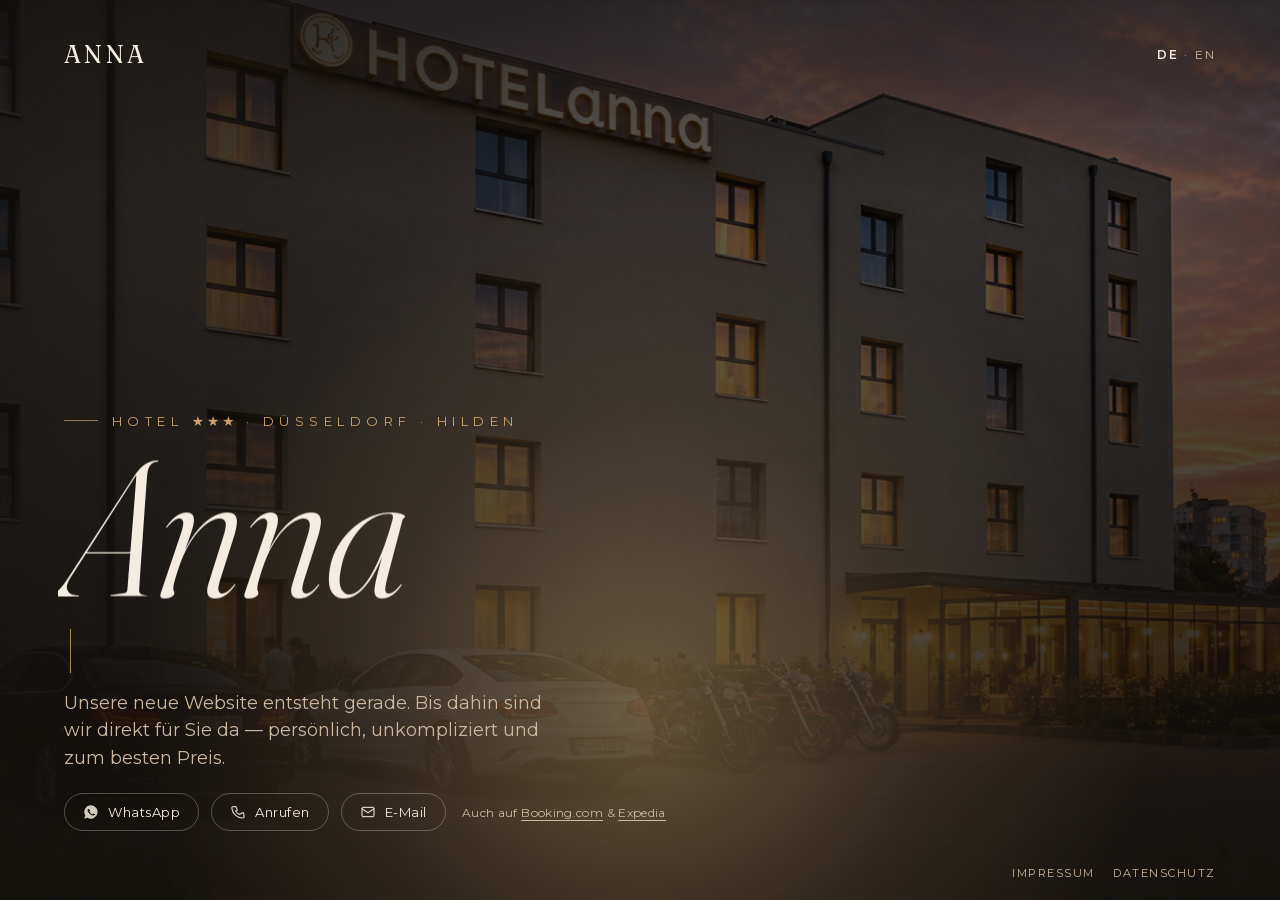
==== commit cfa2dcaa: "Mobile-Politik: Bilder abgedunkelt + Flex-Layout mit Safe-Areas - Bilder dunkler (brightness 0.5 + s" ====
--- a/index.html
+++ b/index.html
@@ -46,7 +46,7 @@
   .anna-slide {
     position: absolute; inset: 0;
     background-size: cover; background-position: center;
-    filter: brightness(0.6) saturate(1.03);
+    filter: brightness(0.5) saturate(1.02);
     opacity: 0; transition: opacity 2.4s ease;
     will-change: opacity, transform;
     animation: anna-ken 26s ease-in-out infinite alternate;
@@ -63,8 +63,9 @@
   .anna__scrim {
     position: absolute; inset: 0; z-index: 1;
     background:
-      linear-gradient(180deg, rgba(26,20,16,.55) 0%, rgba(26,20,16,.05) 30%, rgba(26,20,16,.2) 58%, rgba(26,20,16,.9) 100%),
-      radial-gradient(120% 80% at 50% 120%, rgba(201,163,106,.22), transparent 60%);
+      linear-gradient(180deg, rgba(20,16,12,.62) 0%, rgba(20,16,12,.24) 22%, rgba(20,16,12,.56) 58%, rgba(20,16,12,.95) 100%),
+      linear-gradient(90deg, rgba(20,16,12,.58) 0%, rgba(20,16,12,.12) 48%, transparent 78%),
+      radial-gradient(120% 80% at 50% 120%, rgba(201,163,106,.15), transparent 60%);
   }
 
   /* ——— LEBENDIGES LICHT ——— */
@@ -94,11 +95,20 @@
     50%{transform:translate(2%,-3%)} 75%{transform:translate(-2%,-2%)} 100%{transform:translate(2%,3%)}
   }
 
+  /* ——— UI-GERÜST (Flex-Spalte + iOS-Safe-Areas → kein Abschneiden oben/unten) ——— */
+  .anna__ui {
+    position: absolute; inset: 0; z-index: 5;
+    display: flex; flex-direction: column;
+    padding-top: env(safe-area-inset-top);
+    padding-bottom: max(env(safe-area-inset-bottom), 6px);
+  }
+  .anna__body { flex: 1 1 auto; min-height: 0; display: flex; flex-direction: column; justify-content: flex-end; }
+
   /* ——— TOPBAR ——— */
   .anna__bar {
-    position: absolute; z-index: 6; inset: 0 0 auto 0;
+    flex: 0 0 auto;
     display: flex; align-items: center; justify-content: space-between;
-    padding: clamp(18px, 3.4vw, 40px) clamp(20px, 5vw, 64px);
+    padding: clamp(16px, 3.4vw, 40px) clamp(20px, 5vw, 64px);
     opacity: 0; transform: translateY(-12px);
   }
   .anna__logo {
@@ -118,8 +128,7 @@
 
   /* ——— TEXTBLOCK (unten links) ——— */
   .anna__content {
-    position: absolute; z-index: 5;
-    left: clamp(20px, 5vw, 64px); bottom: clamp(40px, 9vh, 96px); right: clamp(20px, 5vw, 64px);
+    padding: 0 clamp(20px, 5vw, 64px) clamp(14px, 2.6vh, 30px);
   }
   .anna__eyebrow {
     font-size: clamp(11px, 1.2vw, 13px); letter-spacing: .42em; text-transform: uppercase;
@@ -163,9 +172,9 @@
 
   /* ——— FOOTER (Recht) ——— */
   .anna__footer {
-    position: absolute; z-index: 5; bottom: clamp(16px, 2.6vh, 26px);
-    right: clamp(20px, 5vw, 64px);
-    display: flex; gap: 18px; align-items: center;
+    flex: 0 0 auto;
+    display: flex; gap: 18px; align-items: center; justify-content: flex-end;
+    padding: clamp(6px, 1.2vh, 12px) clamp(20px, 5vw, 64px) clamp(8px, 1.6vh, 16px);
     font-size: 11px; letter-spacing: .14em; text-transform: uppercase;
     opacity: 0;
   }
@@ -173,7 +182,7 @@
   .anna__footer a:hover { color: var(--col-gold); }
   .anna.is-in .anna__footer { opacity: 1; transition: opacity 1s ease 1.8s; }
   @media (max-width: 640px) {
-    .anna__footer { left: clamp(20px, 5vw, 64px); right: auto; bottom: 16px; }
+    .anna__footer { justify-content: flex-start; }
   }
 
   /* ——— ENTRANCE (einmalig beim Laden; Ambient läuft danach dauerhaft weiter) ——— */
@@ -185,8 +194,13 @@
   .anna.is-in .anna__contact { opacity: 1; transform: none; transition: opacity 1s ease 1.55s, transform 1s ease 1.55s; }
 
   @media (max-width: 640px) {
-    .anna__tag { max-width: 32ch; }
+    .anna__tag { max-width: 34ch; }
     .anna__lang { display: none; }
+    .anna__eyebrow { font-size: 10px; letter-spacing: .2em; gap: 9px; }
+    .anna__eyebrow::before { width: 18px; }
+    .anna__name { font-size: clamp(56px, 18vw, 92px); }
+    .anna__contact { gap: 10px; }
+    .anna__ota { flex-basis: 100%; margin-left: 0; margin-top: 2px; }
   }
 
   /* ——— REDUCED MOTION: ruhig, ein Standbild, kein Wechsel ——— */
@@ -214,6 +228,7 @@
     <div class="anna__glow"></div>
     <div class="anna__grain"></div>
 
+    <div class="anna__ui">
     <header class="anna__bar">
       <div class="anna__logo">Anna</div>
       <nav class="anna__nav">
@@ -221,6 +236,7 @@
       </nav>
     </header>
 
+    <div class="anna__body">
     <div class="anna__content">
       <div class="anna__eyebrow"><span>Hotel <b class="anna__stars" aria-label="Drei-Sterne-Hotel">★★★</b> · Düsseldorf · Hilden</span></div>
       <h1 class="anna__name"><span class="anna-mask"><span>Anna</span></span></h1>
@@ -243,11 +259,13 @@
         <span class="anna__ota">Auch auf <a href="https://www.booking.com/hotel/de/anna-hilden-hilden1.html" target="_blank" rel="noopener noreferrer">Booking.com</a> &amp; <a href="https://www.expedia.de/Hilden-Hotels-Hotel-Anna-Hilden.h120766128.Hotel-Information" target="_blank" rel="noopener noreferrer">Expedia</a></span>
       </div>
     </div>
+    </div>
 
     <footer class="anna__footer">
       <a href="impressum.html">Impressum</a>
       <a href="datenschutz.html">Datenschutz</a>
     </footer>
+    </div>
   </main>
 
 <script>
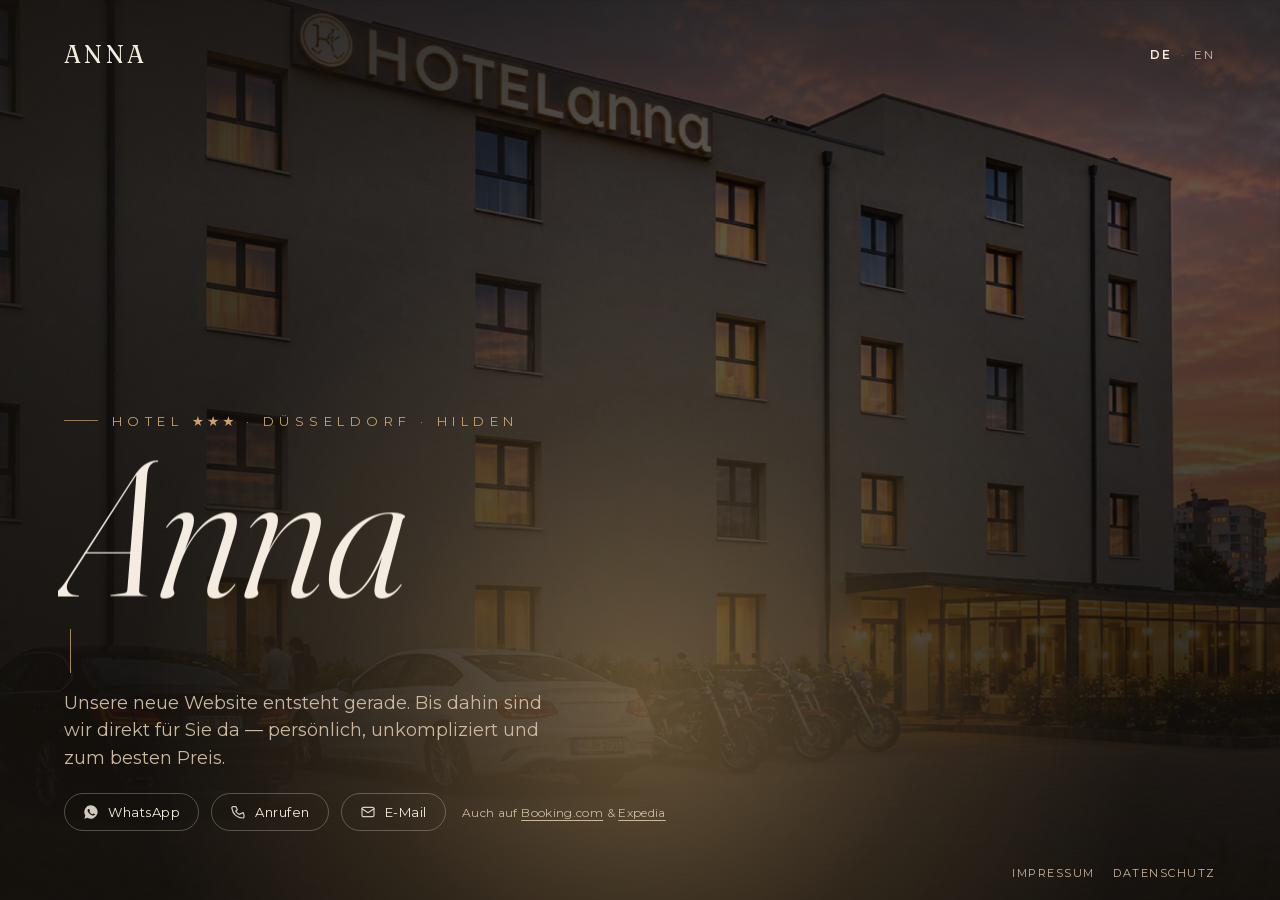
==== commit b90eb6dc: "DE/EN funktional + Bild randlos (viewport-fit=cover) - Sprachumschalter DE↔EN jetzt funktional (Tagl" ====
--- a/index.html
+++ b/index.html
@@ -2,7 +2,7 @@
 <html lang="de">
 <head>
 <meta charset="UTF-8" />
-<meta name="viewport" content="width=device-width, initial-scale=1.0" />
+<meta name="viewport" content="width=device-width, initial-scale=1.0, viewport-fit=cover" />
 <title>Hotel Anna · Hilden</title>
 
 <!--
@@ -97,7 +97,8 @@
 
   /* ——— UI-GERÜST (Flex-Spalte + iOS-Safe-Areas → kein Abschneiden oben/unten) ——— */
   .anna__ui {
-    position: absolute; inset: 0; z-index: 5;
+    position: absolute; top: 0; left: 0; right: 0; z-index: 5;
+    height: 100svh;                 /* sichtbare Höhe inkl. Browserleiste → Footer wird nicht von Safari-Leiste verdeckt */
     display: flex; flex-direction: column;
     padding-top: env(safe-area-inset-top);
     padding-bottom: max(env(safe-area-inset-bottom), 6px);
@@ -116,8 +117,11 @@
     letter-spacing: .14em; text-transform: uppercase; font-weight: 400;
   }
   .anna__nav { display: flex; align-items: center; gap: clamp(16px, 2.4vw, 28px); }
-  .anna__lang { font-size: 12px; letter-spacing: .18em; color: var(--col-dim); }
-  .anna__lang b { color: var(--col-ink); font-weight: 600; }
+  .anna__lang { display: inline-flex; align-items: center; gap: 7px; font-size: 12px; letter-spacing: .18em; }
+  .anna__langbtn { background: none; border: 0; padding: 2px 1px; cursor: pointer; font: inherit; letter-spacing: inherit; color: var(--col-dim); transition: color .3s ease; }
+  .anna__langbtn.is-on { color: var(--col-ink); font-weight: 600; }
+  .anna__langbtn:hover { color: var(--col-ink); }
+  .anna__langsep { color: var(--col-dim); opacity: .55; }
   .anna__cta {
     font-family: var(--font-label); font-size: 12px; letter-spacing: .2em; text-transform: uppercase;
     color: var(--col-deep); background: var(--col-ink); text-decoration: none;
@@ -195,7 +199,6 @@
 
   @media (max-width: 640px) {
     .anna__tag { max-width: 34ch; }
-    .anna__lang { display: none; }
     .anna__eyebrow { font-size: 10px; letter-spacing: .2em; gap: 9px; }
     .anna__eyebrow::before { width: 18px; }
     .anna__name { font-size: clamp(56px, 18vw, 92px); }
@@ -232,7 +235,11 @@
     <header class="anna__bar">
       <div class="anna__logo">Anna</div>
       <nav class="anna__nav">
-        <span class="anna__lang"><b>DE</b> · EN</span>
+        <div class="anna__lang">
+          <button type="button" class="anna__langbtn is-on" data-setlang="de">DE</button>
+          <span class="anna__langsep">·</span>
+          <button type="button" class="anna__langbtn" data-setlang="en">EN</button>
+        </div>
       </nav>
     </header>
 
@@ -241,7 +248,7 @@
       <div class="anna__eyebrow"><span>Hotel <b class="anna__stars" aria-label="Drei-Sterne-Hotel">★★★</b> · Düsseldorf · Hilden</span></div>
       <h1 class="anna__name"><span class="anna-mask"><span>Anna</span></span></h1>
       <div class="anna__line"></div>
-      <p class="anna__tag">Unsere neue Website entsteht gerade. Bis dahin sind wir direkt für Sie da — persönlich, unkompliziert und zum besten Preis.</p>
+      <p class="anna__tag" data-i18n="tag">Unsere neue Website entsteht gerade. Bis dahin sind wir direkt für Sie da — persönlich, unkompliziert und zum besten Preis.</p>
 
       <div class="anna__contact">
         <a class="anna__btn" href="https://wa.me/4915792358806">
@@ -250,20 +257,20 @@
         </a>
         <a class="anna__btn" href="tel:+4915792358806">
           <svg viewBox="0 0 24 24" fill="none" stroke="currentColor" stroke-width="1.8" stroke-linecap="round" stroke-linejoin="round" aria-hidden="true"><path d="M5 4h4l2 5-2.5 1.5a11 11 0 0 0 5 5L20 13l1 4v2a2 2 0 0 1-2 2A16 16 0 0 1 3 7a2 2 0 0 1 2-3Z"/></svg>
-          Anrufen
+          <span data-i18n="call">Anrufen</span>
         </a>
         <a class="anna__btn" href="mailto:anna@nova-hotels.de">
           <svg viewBox="0 0 24 24" fill="none" stroke="currentColor" stroke-width="1.8" stroke-linecap="round" stroke-linejoin="round" aria-hidden="true"><rect x="3" y="5" width="18" height="14" rx="2"/><path d="m3 7 9 6 9-6"/></svg>
-          E-Mail
+          <span data-i18n="email">E-Mail</span>
         </a>
-        <span class="anna__ota">Auch auf <a href="https://www.booking.com/hotel/de/anna-hilden-hilden1.html" target="_blank" rel="noopener noreferrer">Booking.com</a> &amp; <a href="https://www.expedia.de/Hilden-Hotels-Hotel-Anna-Hilden.h120766128.Hotel-Information" target="_blank" rel="noopener noreferrer">Expedia</a></span>
+        <span class="anna__ota"><span data-i18n="otaPre">Auch auf</span> <a href="https://www.booking.com/hotel/de/anna-hilden-hilden1.html" target="_blank" rel="noopener noreferrer">Booking.com</a> &amp; <a href="https://www.expedia.de/Hilden-Hotels-Hotel-Anna-Hilden.h120766128.Hotel-Information" target="_blank" rel="noopener noreferrer">Expedia</a></span>
       </div>
     </div>
     </div>
 
     <footer class="anna__footer">
-      <a href="impressum.html">Impressum</a>
-      <a href="datenschutz.html">Datenschutz</a>
+      <a href="impressum.html" data-i18n="impressum">Impressum</a>
+      <a href="datenschutz.html" data-i18n="datenschutz">Datenschutz</a>
     </footer>
     </div>
   </main>
@@ -272,6 +279,33 @@
   (function () {
     var root = document.getElementById('anna');
     if (root) requestAnimationFrame(function(){ requestAnimationFrame(function(){ root.classList.add('is-in'); }); });
+
+    /* ——— Sprache DE/EN (live umschaltbar, Auswahl gemerkt) ——— */
+    var I18N = {
+      de: { tag: "Unsere neue Website entsteht gerade. Bis dahin sind wir direkt für Sie da — persönlich, unkompliziert und zum besten Preis.",
+            call: "Anrufen", email: "E-Mail", otaPre: "Auch auf", impressum: "Impressum", datenschutz: "Datenschutz" },
+      en: { tag: "Our new website is on its way. Until then, we're here for you directly — personal, easy and at the best rate.",
+            call: "Call", email: "Email", otaPre: "Also on", impressum: "Legal notice", datenschutz: "Privacy" }
+    };
+    function setLang(l) {
+      if (!I18N[l]) l = 'de';
+      document.documentElement.lang = l;
+      var d = I18N[l];
+      document.querySelectorAll('[data-i18n]').forEach(function (el) {
+        var k = el.getAttribute('data-i18n');
+        if (d[k] != null) el.textContent = d[k];
+      });
+      document.querySelectorAll('.anna__langbtn').forEach(function (b) {
+        b.classList.toggle('is-on', b.getAttribute('data-setlang') === l);
+      });
+      try { localStorage.setItem('annaLang', l); } catch (e) {}
+    }
+    document.querySelectorAll('.anna__langbtn').forEach(function (b) {
+      b.addEventListener('click', function () { setLang(b.getAttribute('data-setlang')); });
+    });
+    var savedLang = 'de';
+    try { savedLang = localStorage.getItem('annaLang') || 'de'; } catch (e) {}
+    setLang(savedLang);
 
     var reduce = window.matchMedia('(prefers-reduced-motion: reduce)').matches;
     var slides = Array.prototype.slice.call(document.querySelectorAll('.anna-slide'));
